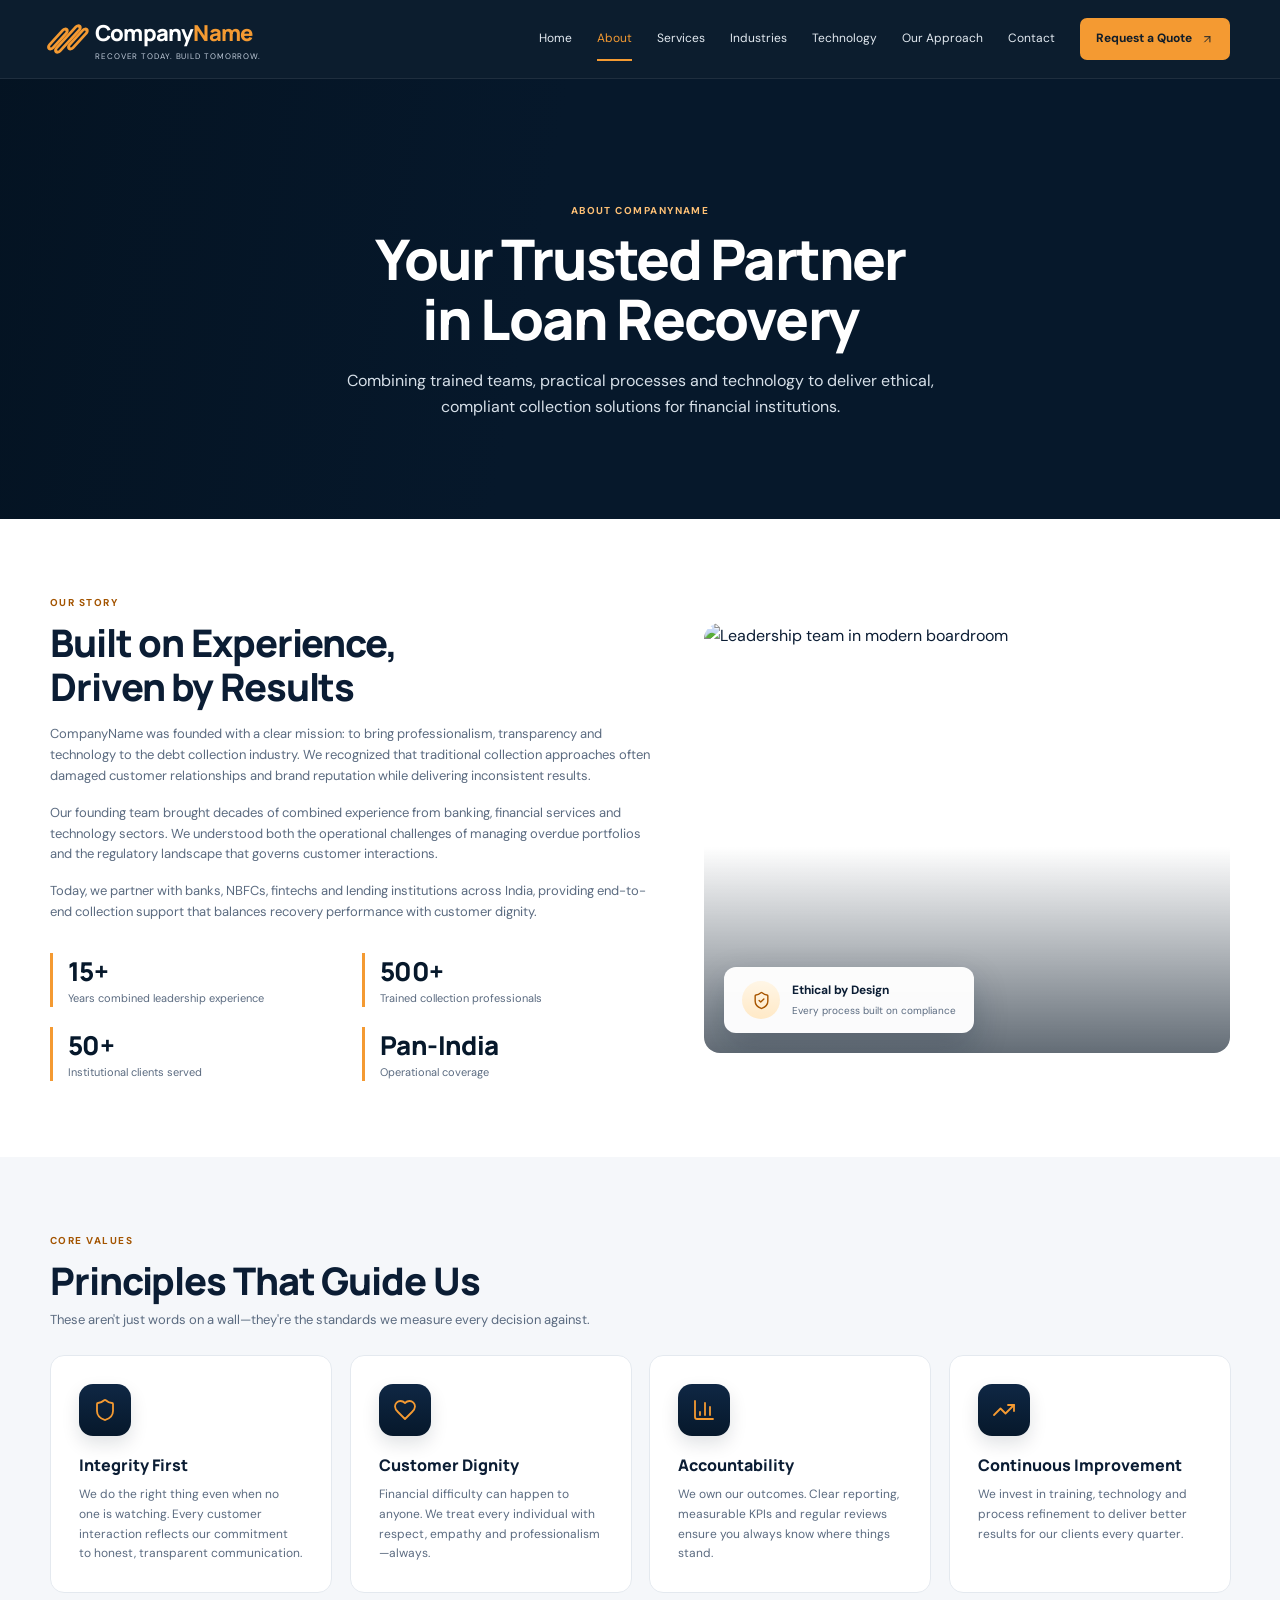
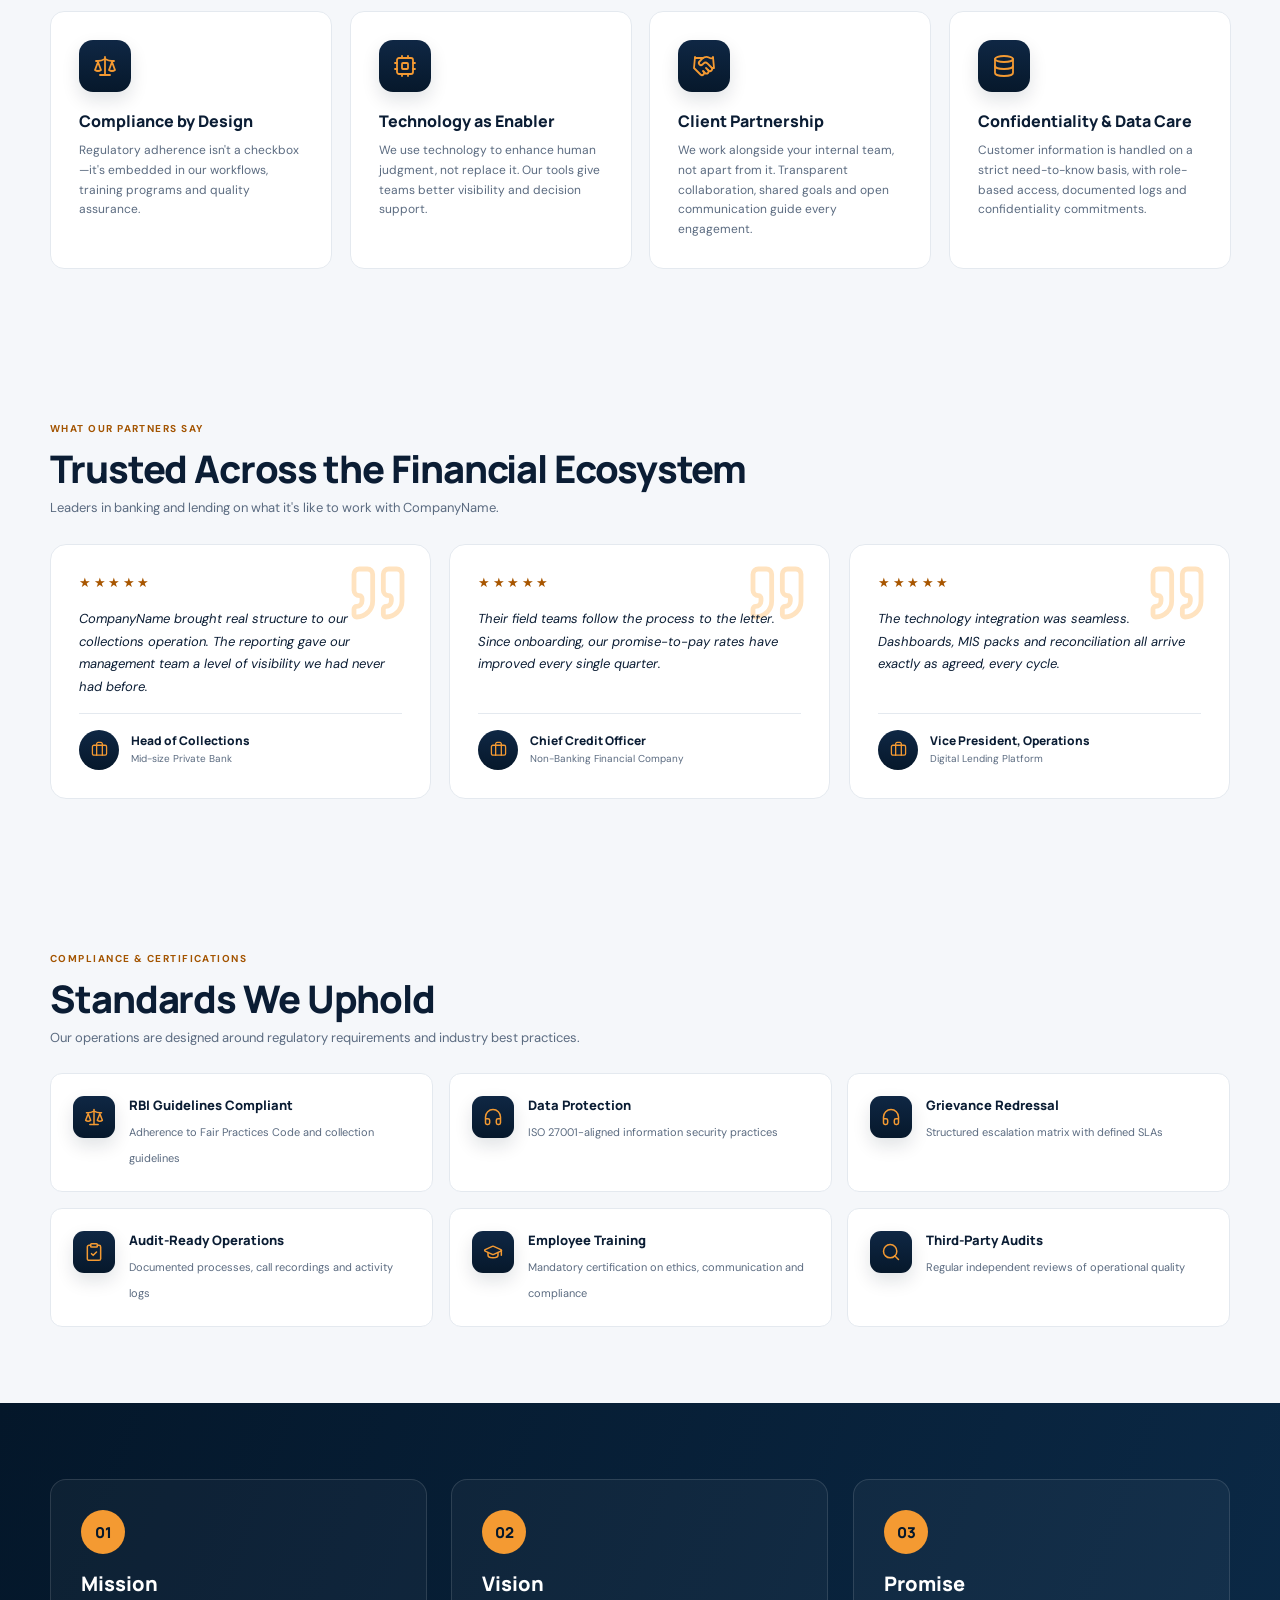
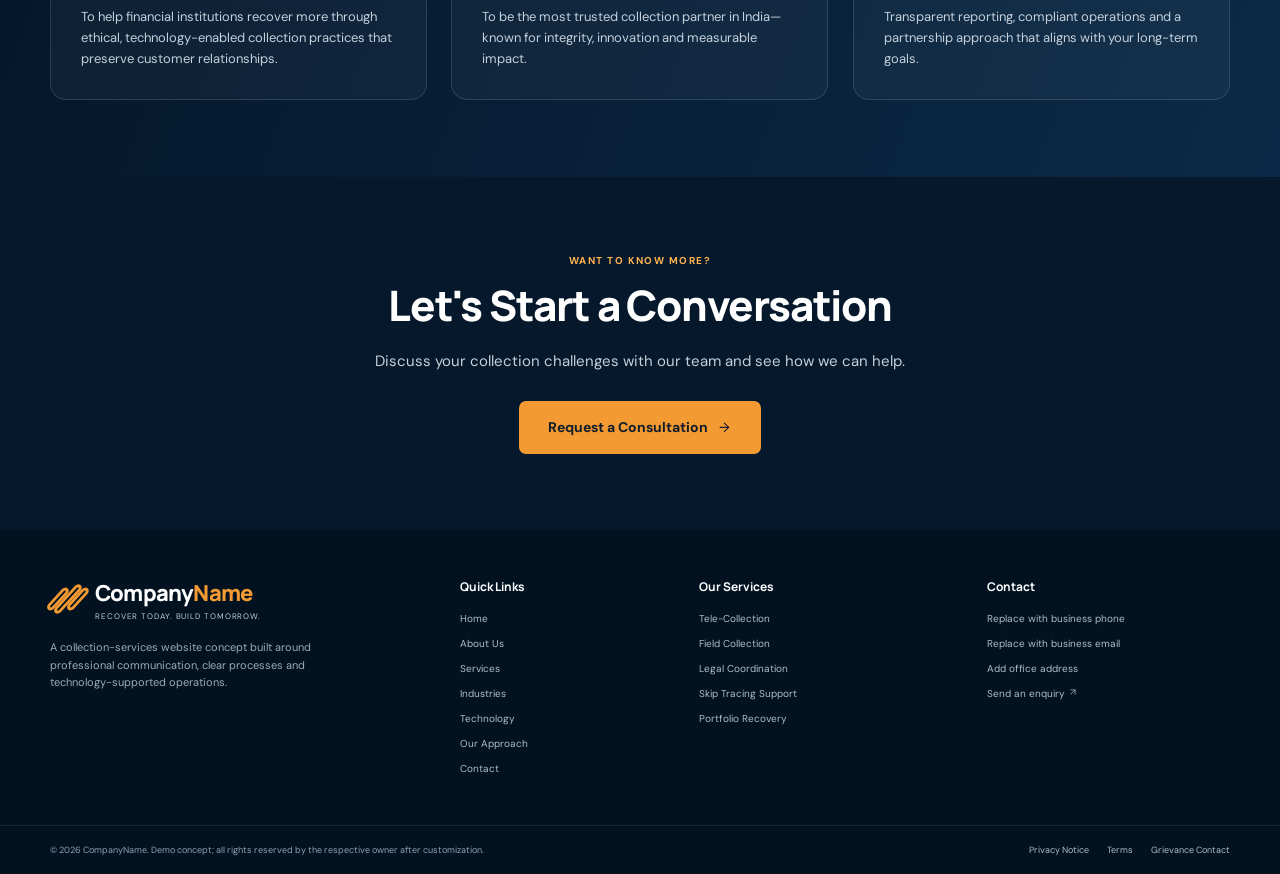
==== About/index.html @ 7ab5490a "feat: premium CollectEdge homepage with multi pages, icons, animations" ====
<!doctype html>
<html lang="en">
<head>
  <meta charset="utf-8">
  <meta name="viewport" content="width=device-width, initial-scale=1">
  <meta name="theme-color" content="#06182b">
  <meta name="description" content="Learn about CompanyName - a professional debt collection partner combining trained teams, practical processes and clear communication for banks, NBFCs and financial institutions.">
  <title>About Us | CompanyName</title>
  <link rel="preconnect" href="https://fonts.googleapis.com">
  <link rel="preconnect" href="https://fonts.gstatic.com" crossorigin>
  <link href="https://fonts.googleapis.com/css2?family=DM+Sans:wght@400;500;600;700&family=Manrope:wght@400;500;600;700;800&display=swap" rel="stylesheet">
  <link rel="stylesheet" href="../styles.css">
  <script src="../script.js" defer></script>
  <noscript><style>.reveal,.reveal-group>*{opacity:1!important;transform:none!important}</style></noscript>
</head>
<body>
  <svg class="icon-sprite" xmlns="http://www.w3.org/2000/svg" aria-hidden="true" focusable="false"><symbol id="i-trending-up" viewBox="0 0 24 24"><polyline points="22 7 13.5 15.5 8.5 10.5 2 17" /> <polyline points="16 7 22 7 22 13" /></symbol><symbol id="i-arrow-up-right" viewBox="0 0 24 24"><path d="M7 7h10v10" /> <path d="M7 17 17 7" /></symbol><symbol id="i-arrow-right" viewBox="0 0 24 24"><path d="M5 12h14" /> <path d="m12 5 7 7-7 7" /></symbol><symbol id="i-map-pin" viewBox="0 0 24 24"><path d="M20 10c0 4.993-5.539 10.193-7.399 11.799a1 1 0 0 1-1.202 0C9.539 20.193 4 14.993 4 10a8 8 0 0 1 16 0" /> <circle cx="12" cy="10" r="3" /></symbol><symbol id="i-chat" viewBox="0 0 24 24"><path d="M7.9 20A9 9 0 1 0 4 16.1L2 22Z" /></symbol><symbol id="i-chart" viewBox="0 0 24 24"><path d="M3 3v16a2 2 0 0 0 2 2h16" /> <path d="M18 17V9" /> <path d="M13 17V5" /> <path d="M8 17v-3" /></symbol><symbol id="i-eye" viewBox="0 0 24 24"><path d="M2.062 12.348a1 1 0 0 1 0-.696 10.75 10.75 0 0 1 19.876 0 1 1 0 0 1 0 .696 10.75 10.75 0 0 1-19.876 0" /> <circle cx="12" cy="12" r="3" /></symbol><symbol id="i-smile" viewBox="0 0 24 24"><circle cx="12" cy="12" r="10" /> <path d="M8 14s1.5 2 4 2 4-2 4-2" /> <line x1="9" x2="9.01" y1="9" y2="9" /> <line x1="15" x2="15.01" y1="9" y2="9" /></symbol><symbol id="i-shield-check" viewBox="0 0 24 24"><path d="M20 13c0 5-3.5 7.5-7.66 8.95a1 1 0 0 1-.67-.01C7.5 20.5 4 18 4 13V6a1 1 0 0 1 1-1c2 0 4.5-1.2 6.24-2.72a1.17 1.17 0 0 1 1.52 0C14.51 3.81 17 5 19 5a1 1 0 0 1 1 1z" /> <path d="m9 12 2 2 4-4" /></symbol><symbol id="i-shield" viewBox="0 0 24 24"><path d="M20 13c0 5-3.5 7.5-7.66 8.95a1 1 0 0 1-.67-.01C7.5 20.5 4 18 4 13V6a1 1 0 0 1 1-1c2 0 4.5-1.2 6.24-2.72a1.17 1.17 0 0 1 1.52 0C14.51 3.81 17 5 19 5a1 1 0 0 1 1 1z" /></symbol><symbol id="i-route" viewBox="0 0 24 24"><circle cx="6" cy="19" r="3" /> <path d="M9 19h8.5a3.5 3.5 0 0 0 0-7h-11a3.5 3.5 0 0 1 0-7H15" /> <circle cx="18" cy="5" r="3" /></symbol><symbol id="i-cpu" viewBox="0 0 24 24"><rect width="16" height="16" x="4" y="4" rx="2" /> <rect width="6" height="6" x="9" y="9" rx="1" /> <path d="M15 2v2" /> <path d="M15 20v2" /> <path d="M2 15h2" /> <path d="M2 9h2" /> <path d="M20 15h2" /> <path d="M20 9h2" /> <path d="M9 2v2" /> <path d="M9 20v2" /></symbol><symbol id="i-users" viewBox="0 0 24 24"><path d="M16 21v-2a4 4 0 0 0-4-4H6a4 4 0 0 0-4 4v2" /> <circle cx="9" cy="7" r="4" /> <path d="M22 21v-2a4 4 0 0 0-3-3.87" /> <path d="M16 3.13a4 4 0 0 1 0 7.75" /></symbol><symbol id="i-scale" viewBox="0 0 24 24"><path d="m16 16 3-8 3 8c-.87.65-1.92 1-3 1s-2.13-.35-3-1Z" /> <path d="m2 16 3-8 3 8c-.87.65-1.92 1-3 1s-2.13-.35-3-1Z" /> <path d="M7 21h10" /> <path d="M12 3v18" /> <path d="M3 7h2c2 0 5-1 7-2 2 1 5 2 7 2h2" /></symbol><symbol id="i-search" viewBox="0 0 24 24"><circle cx="11" cy="11" r="8" /> <path d="m21 21-4.3-4.3" /></symbol><symbol id="i-clock" viewBox="0 0 24 24"><circle cx="12" cy="12" r="10" /> <polyline points="12 6 12 12 16 14" /></symbol><symbol id="i-pie" viewBox="0 0 24 24"><path d="M21 12c.552 0 1.005-.449.95-.998a10 10 0 0 0-8.953-8.951c-.55-.055-.998.398-.998.95v8a1 1 0 0 0 1 1z" /> <path d="M21.21 15.89A10 10 0 1 1 8 2.83" /></symbol><symbol id="i-clipboard" viewBox="0 0 24 24"><rect width="8" height="4" x="8" y="2" rx="1" ry="1" /> <path d="M16 4h2a2 2 0 0 1 2 2v14a2 2 0 0 1-2 2H6a2 2 0 0 1-2-2V6a2 2 0 0 1 2-2h2" /> <path d="M12 11h4" /> <path d="M12 16h4" /> <path d="M8 11h.01" /> <path d="M8 16h.01" /></symbol><symbol id="i-clipboard-check" viewBox="0 0 24 24"><rect width="8" height="4" x="8" y="2" rx="1" ry="1" /> <path d="M16 4h2a2 2 0 0 1 2 2v14a2 2 0 0 1-2 2H6a2 2 0 0 1-2-2V6a2 2 0 0 1 2-2h2" /> <path d="m9 14 2 2 4-4" /></symbol><symbol id="i-repeat" viewBox="0 0 24 24"><path d="m17 2 4 4-4 4" /> <path d="M3 11v-1a4 4 0 0 1 4-4h14" /> <path d="m7 22-4-4 4-4" /> <path d="M21 13v1a4 4 0 0 1-4 4H3" /></symbol><symbol id="i-wallet" viewBox="0 0 24 24"><path d="M19 7V4a1 1 0 0 0-1-1H5a2 2 0 0 0 0 4h15a1 1 0 0 1 1 1v4h-3a2 2 0 0 0 0 4h3a1 1 0 0 0 1-1v-2a1 1 0 0 0-1-1" /> <path d="M3 5v14a2 2 0 0 0 2 2h15a1 1 0 0 0 1-1v-4" /></symbol><symbol id="i-check" viewBox="0 0 24 24"><path d="M20 6 9 17l-5-5" /></symbol><symbol id="i-database" viewBox="0 0 24 24"><ellipse cx="12" cy="5" rx="9" ry="3" /> <path d="M3 5V19A9 3 0 0 0 21 19V5" /> <path d="M3 12A9 3 0 0 0 21 12" /></symbol><symbol id="i-lock" viewBox="0 0 24 24"><rect width="18" height="11" x="3" y="11" rx="2" ry="2" /> <path d="M7 11V7a5 5 0 0 1 10 0v4" /></symbol><symbol id="i-graduation" viewBox="0 0 24 24"><path d="M21.42 10.922a1 1 0 0 0-.019-1.838L12.83 5.18a2 2 0 0 0-1.66 0L2.6 9.08a1 1 0 0 0 0 1.832l8.57 3.908a2 2 0 0 0 1.66 0z" /> <path d="M22 10v6" /> <path d="M6 12.5V16a6 3 0 0 0 12 0v-3.5" /></symbol><symbol id="i-building" viewBox="0 0 24 24"><line x1="3" x2="21" y1="22" y2="22" /> <line x1="6" x2="6" y1="18" y2="11" /> <line x1="10" x2="10" y1="18" y2="11" /> <line x1="14" x2="14" y1="18" y2="11" /> <line x1="18" x2="18" y1="18" y2="11" /> <polygon points="12 2 20 7 4 7" /></symbol><symbol id="i-briefcase" viewBox="0 0 24 24"><path d="M16 20V4a2 2 0 0 0-2-2h-4a2 2 0 0 0-2 2v16" /> <rect width="20" height="14" x="2" y="6" rx="2" /></symbol><symbol id="i-smartphone" viewBox="0 0 24 24"><rect width="14" height="20" x="5" y="2" rx="2" ry="2" /> <path d="M12 18h.01" /></symbol><symbol id="i-home" viewBox="0 0 24 24"><path d="M15 21v-8a1 1 0 0 0-1-1h-4a1 1 0 0 0-1 1v8" /> <path d="M3 10a2 2 0 0 1 .709-1.528l7-5.999a2 2 0 0 1 2.582 0l7 5.999A2 2 0 0 1 21 10v9a2 2 0 0 1-2 2H5a2 2 0 0 1-2-2z" /></symbol><symbol id="i-globe" viewBox="0 0 24 24"><circle cx="12" cy="12" r="10" /> <path d="M12 2a14.5 14.5 0 0 0 0 20 14.5 14.5 0 0 0 0-20" /> <path d="M2 12h20" /></symbol><symbol id="i-rocket" viewBox="0 0 24 24"><path d="M4.5 16.5c-1.5 1.26-2 5-2 5s3.74-.5 5-2c.71-.84.7-2.13-.09-2.91a2.18 2.18 0 0 0-2.91-.09z" /> <path d="m12 15-3-3a22 22 0 0 1 2-3.95A12.88 12.88 0 0 1 22 2c0 2.72-.78 7.5-6 11a22.35 22.35 0 0 1-4 2z" /> <path d="M9 12H4s.55-3.03 2-4c1.62-1.08 5 0 5 0" /> <path d="M12 15v5s3.03-.55 4-2c1.08-1.62 0-5 0-5" /></symbol><symbol id="i-layers" viewBox="0 0 24 24"><path d="M12.83 2.18a2 2 0 0 0-1.66 0L2.6 6.08a1 1 0 0 0 0 1.83l8.58 3.91a2 2 0 0 0 1.66 0l8.58-3.9a1 1 0 0 0 0-1.83z" /> <path d="M2 12a1 1 0 0 0 .58.91l8.6 3.91a2 2 0 0 0 1.65 0l8.58-3.9A1 1 0 0 0 22 12" /> <path d="M2 17a1 1 0 0 0 .58.91l8.6 3.91a2 2 0 0 0 1.65 0l8.58-3.9A1 1 0 0 0 22 17" /></symbol><symbol id="i-target" viewBox="0 0 24 24"><circle cx="12" cy="12" r="10" /> <circle cx="12" cy="12" r="6" /> <circle cx="12" cy="12" r="2" /></symbol><symbol id="i-mail" viewBox="0 0 24 24"><rect width="20" height="16" x="2" y="4" rx="2" /> <path d="m22 7-8.97 5.7a1.94 1.94 0 0 1-2.06 0L2 7" /></symbol><symbol id="i-headset" viewBox="0 0 24 24"><path d="M3 14h3a2 2 0 0 1 2 2v3a2 2 0 0 1-2 2H5a2 2 0 0 1-2-2v-7a9 9 0 0 1 18 0v7a2 2 0 0 1-2 2h-1a2 2 0 0 1-2-2v-3a2 2 0 0 1 2-2h3" /></symbol><symbol id="i-plug" viewBox="0 0 24 24"><path d="M12 22v-5" /> <path d="M9 8V2" /> <path d="M15 8V2" /> <path d="M18 8v5a4 4 0 0 1-4 4h-4a4 4 0 0 1-4-4V8Z" /></symbol><symbol id="i-coins" viewBox="0 0 24 24"><circle cx="8" cy="8" r="6" /> <path d="M18.09 10.37A6 6 0 1 1 10.34 18" /> <path d="M7 6h1v4" /> <path d="m16.71 13.88.7.71-2.82 2.82" /></symbol><symbol id="i-badge-check" viewBox="0 0 24 24"><path d="M3.85 8.62a4 4 0 0 1 4.78-4.77 4 4 0 0 1 6.74 0 4 4 0 0 1 4.78 4.78 4 4 0 0 1 0 6.74 4 4 0 0 1-4.77 4.78 4 4 0 0 1-6.75 0 4 4 0 0 1-4.78-4.77 4 4 0 0 1 0-6.76Z" /> <path d="m9 12 2 2 4-4" /></symbol><symbol id="i-quote" viewBox="0 0 24 24"><path d="M16 3a2 2 0 0 0-2 2v6a2 2 0 0 0 2 2 1 1 0 0 1 1 1v1a2 2 0 0 1-2 2 1 1 0 0 0-1 1v2a1 1 0 0 0 1 1 6 6 0 0 0 6-6V5a2 2 0 0 0-2-2z" /> <path d="M5 3a2 2 0 0 0-2 2v6a2 2 0 0 0 2 2 1 1 0 0 1 1 1v1a2 2 0 0 1-2 2 1 1 0 0 0-1 1v2a1 1 0 0 0 1 1 6 6 0 0 0 6-6V5a2 2 0 0 0-2-2z" /></symbol><symbol id="i-star" viewBox="0 0 24 24"><path d="M11.525 2.295a.53.53 0 0 1 .95 0l2.31 4.679a2.123 2.123 0 0 0 1.595 1.16l5.166.756a.53.53 0 0 1 .294.904l-3.736 3.638a2.123 2.123 0 0 0-.611 1.878l.882 5.14a.53.53 0 0 1-.771.56l-4.618-2.428a2.122 2.122 0 0 0-1.973 0L6.396 21.01a.53.53 0 0 1-.77-.56l.881-5.139a2.122 2.122 0 0 0-.611-1.879L2.16 9.795a.53.53 0 0 1 .294-.906l5.165-.755a2.122 2.122 0 0 0 1.597-1.16z" /></symbol><symbol id="i-phone" viewBox="0 0 24 24"><path d="M22 16.92v3a2 2 0 0 1-2.18 2 19.79 19.79 0 0 1-8.63-3.07 19.5 19.5 0 0 1-6-6 19.79 19.79 0 0 1-3.07-8.67A2 2 0 0 1 4.11 2h3a2 2 0 0 1 2 1.72 12.84 12.84 0 0 0 .7 2.81 2 2 0 0 1-.45 2.11L8.09 9.91a16 16 0 0 0 6 6l1.27-1.27a2 2 0 0 1 2.11-.45 12.84 12.84 0 0 0 2.81.7A2 2 0 0 1 22 16.92z" /></symbol><symbol id="i-shopping-bag" viewBox="0 0 24 24"><path d="M6 2 3 6v14a2 2 0 0 0 2 2h14a2 2 0 0 0 2-2V6l-3-4Z" /> <path d="M3 6h18" /> <path d="M16 10a4 4 0 0 1-8 0" /></symbol><symbol id="i-heart" viewBox="0 0 24 24"><path d="M19 14c1.49-1.46 3-3.21 3-5.5A5.5 5.5 0 0 0 16.5 3c-1.76 0-3 .5-4.5 2-1.5-1.5-2.74-2-4.5-2A5.5 5.5 0 0 0 2 8.5c0 2.3 1.5 4.05 3 5.5l7 7Z" /></symbol><symbol id="i-handshake" viewBox="0 0 24 24"><path d="m11 17 2 2a1 1 0 1 0 3-3" /> <path d="m14 14 2.5 2.5a1 1 0 1 0 3-3l-3.88-3.88a3 3 0 0 0-4.24 0l-.88.88a1 1 0 1 1-3-3l2.81-2.81a5.79 5.79 0 0 1 7.06-.87l.47.28a2 2 0 0 0 1.42.25L21 4" /> <path d="m21 3 1 11h-2" /> <path d="M3 3 2 14l6.5 6.5a1 1 0 1 0 3-3" /> <path d="M3 4h8" /></symbol><symbol id="i-user-check" viewBox="0 0 24 24"><path d="M16 21v-2a4 4 0 0 0-4-4H6a4 4 0 0 0-4 4v2" /> <circle cx="9" cy="7" r="4" /> <polyline points="16 11 18 13 22 9" /></symbol></svg>
  <a class="skip-link" href="#main">Skip to content</a>
  <header class="site-header" id="top">
    <div class="container nav-wrap">
      <a class="brand" href="../index.html">
        <span class="brand-mark" aria-hidden="true"><i></i><i></i><i></i></span>
        <span class="brand-copy"><strong>Company<span>Name</span></strong><small>RECOVER TODAY. BUILD TOMORROW.</small></span>
      </a>
      <button class="menu-toggle" aria-expanded="false" aria-controls="primary-nav" aria-label="Open navigation"><span></span><span></span><span></span></button>
      <nav class="primary-nav" id="primary-nav" aria-label="Main navigation">
        <a href="../index.html">Home</a>
        <a class="active" href="index.html">About</a>
        <a href="../Services/index.html">Services</a>
        <a href="../Industries/index.html">Industries</a>
        <a href="../Technology/index.html">Technology</a>
        <a href="../Approach/index.html">Our Approach</a>
        <a href="../Contact/index.html">Contact</a>
        <a class="button button-orange nav-cta" href="#quote" data-quote-open aria-haspopup="dialog">Request a Quote <svg class="icon" aria-hidden="true" focusable="false"><use href="#i-arrow-up-right"></use></svg></a>
      </nav>
    </div>
  </header>

  <main id="main">
    <section class="page-hero">
      <div class="page-hero-bg" style="background-image:url('https://images.unsplash.com/photo-1522071820081-009f0129c71c?auto=format&fit=crop&w=1600&q=85')" role="img" aria-label="Team of professionals collaborating in a modern office"></div>
      <div class="page-hero-overlay"></div>
      <div class="container page-hero-inner reveal">
        <p class="eyebrow eyebrow-light">ABOUT COMPANYNAME</p>
        <h1>Your Trusted Partner<br>in Loan Recovery</h1>
        <p class="page-hero-lead">Combining trained teams, practical processes and technology to deliver ethical, compliant collection solutions for financial institutions.</p>
      </div>
    </section>

    <section class="section about-story">
      <div class="container about-story-grid">
        <div class="about-story-copy reveal">
          <p class="eyebrow">OUR STORY</p>
          <h2>Built on Experience,<br>Driven by Results</h2>
          <p>CompanyName was founded with a clear mission: to bring professionalism, transparency and technology to the debt collection industry. We recognized that traditional collection approaches often damaged customer relationships and brand reputation while delivering inconsistent results.</p>
          <p>Our founding team brought decades of combined experience from banking, financial services and technology sectors. We understood both the operational challenges of managing overdue portfolios and the regulatory landscape that governs customer interactions.</p>
          <p>Today, we partner with banks, NBFCs, fintechs and lending institutions across India, providing end-to-end collection support that balances recovery performance with customer dignity.</p>
          <div class="story-stats reveal-group">
            <div class="stat"><b>15+</b><small>Years combined leadership experience</small></div>
            <div class="stat"><b>500+</b><small>Trained collection professionals</small></div>
            <div class="stat"><b>50+</b><small>Institutional clients served</small></div>
            <div class="stat"><b>Pan-India</b><small>Operational coverage</small></div>
          </div>
        </div>
        <div class="about-story-image reveal">
          <img src="https://images.unsplash.com/photo-1497366216548-37526070297c?auto=format&fit=crop&w=1200&q=85" alt="Leadership team in modern boardroom" loading="lazy">
          <div class="image-badge">
            <span class="badge-icon"><svg class="icon" aria-hidden="true" focusable="false"><use href="#i-shield-check"></use></svg></span>
            <div><strong>Ethical by Design</strong><small>Every process built on compliance</small></div>
          </div>
        </div>
      </div>
    </section>

    <section class="section about-values">
      <div class="container">
        <div class="section-heading compact reveal"><div><p class="eyebrow">CORE VALUES</p><h2>Principles That Guide Us</h2><p>These aren't just words on a wall—they're the standards we measure every decision against.</p></div></div>
        <div class="values-grid-detailed reveal-group">
          <article class="value-card">
            <span class="value-icon"><svg class="icon" aria-hidden="true" focusable="false"><use href="#i-shield"></use></svg></span>
            <h3>Integrity First</h3>
            <p>We do the right thing even when no one is watching. Every customer interaction reflects our commitment to honest, transparent communication.</p>
          </article>
          <article class="value-card">
            <span class="value-icon"><svg class="icon" aria-hidden="true" focusable="false"><use href="#i-heart"></use></svg></span>
            <h3>Customer Dignity</h3>
            <p>Financial difficulty can happen to anyone. We treat every individual with respect, empathy and professionalism—always.</p>
          </article>
          <article class="value-card">
            <span class="value-icon"><svg class="icon" aria-hidden="true" focusable="false"><use href="#i-chart"></use></svg></span>
            <h3>Accountability</h3>
            <p>We own our outcomes. Clear reporting, measurable KPIs and regular reviews ensure you always know where things stand.</p>
          </article>
          <article class="value-card">
            <span class="value-icon"><svg class="icon" aria-hidden="true" focusable="false"><use href="#i-trending-up"></use></svg></span>
            <h3>Continuous Improvement</h3>
            <p>We invest in training, technology and process refinement to deliver better results for our clients every quarter.</p>
          </article>
          <article class="value-card">
            <span class="value-icon"><svg class="icon" aria-hidden="true" focusable="false"><use href="#i-scale"></use></svg></span>
            <h3>Compliance by Design</h3>
            <p>Regulatory adherence isn't a checkbox—it's embedded in our workflows, training programs and quality assurance.</p>
          </article>
          <article class="value-card">
            <span class="value-icon"><svg class="icon" aria-hidden="true" focusable="false"><use href="#i-cpu"></use></svg></span>
            <h3>Technology as Enabler</h3>
            <p>We use technology to enhance human judgment, not replace it. Our tools give teams better visibility and decision support.</p>
          </article>
          <article class="value-card">
            <span class="value-icon"><svg class="icon" aria-hidden="true" focusable="false"><use href="#i-handshake"></use></svg></span>
            <h3>Client Partnership</h3>
            <p>We work alongside your internal team, not apart from it. Transparent collaboration, shared goals and open communication guide every engagement.</p>
          </article>
          <article class="value-card">
            <span class="value-icon"><svg class="icon" aria-hidden="true" focusable="false"><use href="#i-database"></use></svg></span>
            <h3>Confidentiality &amp; Data Care</h3>
            <p>Customer information is handled on a strict need-to-know basis, with role-based access, documented logs and confidentiality commitments.</p>
          </article>
        </div>
      </div>
    </section>

    <section class="section testimonials-section">
      <div class="container">
        <div class="section-heading compact reveal"><div><p class="eyebrow">WHAT OUR PARTNERS SAY</p><h2>Trusted Across the Financial Ecosystem</h2><p>Leaders in banking and lending on what it's like to work with CompanyName.</p></div></div>
        <div class="testimonial-grid reveal-group">
          <article class="testimonial-card">
            <span class="quote-glyph" aria-hidden="true"><svg class="icon" aria-hidden="true" focusable="false"><use href="#i-quote"></use></svg></span>
            <div class="testimonial-stars" role="img" aria-label="Rated 5 out of 5">★★★★★</div>
            <p>CompanyName brought real structure to our collections operation. The reporting gave our management team a level of visibility we had never had before.</p>
            <div class="testimonial-author">
              <span class="testimonial-badge"><svg class="icon" aria-hidden="true" focusable="false"><use href="#i-briefcase"></use></svg></span>
              <div><strong>Head of Collections</strong><small>Mid-size Private Bank</small></div>
            </div>
          </article>
          <article class="testimonial-card">
            <span class="quote-glyph" aria-hidden="true"><svg class="icon" aria-hidden="true" focusable="false"><use href="#i-quote"></use></svg></span>
            <div class="testimonial-stars" role="img" aria-label="Rated 5 out of 5">★★★★★</div>
            <p>Their field teams follow the process to the letter. Since onboarding, our promise-to-pay rates have improved every single quarter.</p>
            <div class="testimonial-author">
              <span class="testimonial-badge"><svg class="icon" aria-hidden="true" focusable="false"><use href="#i-briefcase"></use></svg></span>
              <div><strong>Chief Credit Officer</strong><small>Non-Banking Financial Company</small></div>
            </div>
          </article>
          <article class="testimonial-card">
            <span class="quote-glyph" aria-hidden="true"><svg class="icon" aria-hidden="true" focusable="false"><use href="#i-quote"></use></svg></span>
            <div class="testimonial-stars" role="img" aria-label="Rated 5 out of 5">★★★★★</div>
            <p>The technology integration was seamless. Dashboards, MIS packs and reconciliation all arrive exactly as agreed, every cycle.</p>
            <div class="testimonial-author">
              <span class="testimonial-badge"><svg class="icon" aria-hidden="true" focusable="false"><use href="#i-briefcase"></use></svg></span>
              <div><strong>Vice President, Operations</strong><small>Digital Lending Platform</small></div>
            </div>
          </article>
        </div>
      </div>
    </section>

    <section class="section about-certifications">
      <div class="container">
        <div class="section-heading compact reveal"><div><p class="eyebrow">COMPLIANCE & CERTIFICATIONS</p><h2>Standards We Uphold</h2><p>Our operations are designed around regulatory requirements and industry best practices.</p></div></div>
        <div class="cert-grid reveal-group">
          <div class="cert-item"><span class="cert-icon"><svg class="icon" aria-hidden="true" focusable="false"><use href="#i-scale"></use></svg></span><div><strong>RBI Guidelines Compliant</strong><small>Adherence to Fair Practices Code and collection guidelines</small></div></div>
          <div class="cert-item"><span class="cert-icon"><svg class="icon" aria-hidden="true" focusable="false"><use href="#i-headset"></use></svg></span><div><strong>Data Protection</strong><small>ISO 27001-aligned information security practices</small></div></div>
          <div class="cert-item"><span class="cert-icon"><svg class="icon" aria-hidden="true" focusable="false"><use href="#i-headset"></use></svg></span><div><strong>Grievance Redressal</strong><small>Structured escalation matrix with defined SLAs</small></div></div>
          <div class="cert-item"><span class="cert-icon"><svg class="icon" aria-hidden="true" focusable="false"><use href="#i-clipboard-check"></use></svg></span><div><strong>Audit-Ready Operations</strong><small>Documented processes, call recordings and activity logs</small></div></div>
          <div class="cert-item"><span class="cert-icon"><svg class="icon" aria-hidden="true" focusable="false"><use href="#i-graduation"></use></svg></span><div><strong>Employee Training</strong><small>Mandatory certification on ethics, communication and compliance</small></div></div>
          <div class="cert-item"><span class="cert-icon"><svg class="icon" aria-hidden="true" focusable="false"><use href="#i-search"></use></svg></span><div><strong>Third-Party Audits</strong><small>Regular independent reviews of operational quality</small></div></div>
        </div>
      </div>
    </section>

    <section class="section about-mission">
      <div class="container mission-grid reveal-group">
        <div class="mission-item">
          <span class="mission-number">01</span>
          <h3>Mission</h3>
          <p>To help financial institutions recover more through ethical, technology-enabled collection practices that preserve customer relationships.</p>
        </div>
        <div class="mission-item center">
          <span class="mission-number">02</span>
          <h3>Vision</h3>
          <p>To be the most trusted collection partner in India—known for integrity, innovation and measurable impact.</p>
        </div>
        <div class="mission-item">
          <span class="mission-number">03</span>
          <h3>Promise</h3>
          <p>Transparent reporting, compliant operations and a partnership approach that aligns with your long-term goals.</p>
        </div>
      </div>
    </section>

    <section class="section cta-section reveal" style="background:var(--navy); color:white; text-align:center;">
      <div class="container" style="max-width:700px;">
        <p class="eyebrow eyebrow-orange">WANT TO KNOW MORE?</p>
        <h2 style="font:800 clamp(28px,3.5vw,42px)/1.15 Manrope,sans-serif; letter-spacing:-1.2px; margin:12px 0 20px;">Let's Start a Conversation</h2>
        <p style="color:#c4d0dc; font-size:15px; margin-bottom:28px;">Discuss your collection challenges with our team and see how we can help.</p>
        <a class="button button-orange" href="#quote" data-quote-open aria-haspopup="dialog" style="font-size:14px; padding:14px 28px;">Request a Consultation <svg class="icon" aria-hidden="true" focusable="false"><use href="#i-arrow-right"></use></svg></a>
      </div>
    </section>
  </main>

  <footer class="site-footer">
    <div class="container footer-main">
      <div class="footer-brand"><a class="brand" href="../index.html"><span class="brand-mark" aria-hidden="true"><i></i><i></i><i></i></span><span class="brand-copy"><strong>Company<span>Name</span></strong><small>RECOVER TODAY. BUILD TOMORROW.</small></span></a><p>A collection-services website concept built around professional communication, clear processes and technology-supported operations.</p></div>
      <div class="footer-col"><h3>Quick Links</h3><a href="../index.html">Home</a><a href="index.html">About Us</a><a href="../Services/index.html">Services</a><a href="../Industries/index.html">Industries</a><a href="../Technology/index.html">Technology</a><a href="../Approach/index.html">Our Approach</a><a href="../Contact/index.html">Contact</a></div>
      <div class="footer-col"><h3>Our Services</h3><a href="../Services/index.html">Tele-Collection</a><a href="../Services/index.html">Field Collection</a><a href="../Services/index.html">Legal Coordination</a><a href="../Services/index.html">Skip Tracing Support</a><a href="../Services/index.html">Portfolio Recovery</a></div>
      <div class="footer-col"><h3>Contact</h3><p>Replace with business phone</p><p>Replace with business email</p><p>Add office address</p><a href="../Contact/index.html">Send an enquiry <svg class="icon" aria-hidden="true" focusable="false"><use href="#i-arrow-up-right"></use></svg></a></div>
    </div>
    <div class="footer-bottom"><div class="container"><span>© <span id="year"></span> CompanyName. Demo concept; all rights reserved by the respective owner after customization.</span><div><a href="../Contact/index.html">Privacy Notice</a><a href="../Contact/index.html">Terms</a><a href="../Contact/index.html">Grievance Contact</a></div></div></div>
  </footer>
</body>
</html>
---- styles.css ----
:root{--navy:#06182b;--navy-2:#0b2540;--navy-3:#123756;--orange:#f49a32;--orange-2:#ffb451;--ink:#0b1d34;--muted:#5b6b80;--pale:#f4f7fa;--line:#e4e9ef;--white:#fff;--radius:18px;--shadow:0 18px 50px rgba(7,25,44,.10)}
*{box-sizing:border-box}html{scroll-behavior:smooth;scroll-padding-top:90px}body{margin:0;font-family:"DM Sans",sans-serif;color:var(--ink);background:#fff;line-height:1.6}img{max-width:100%;display:block}a{color:inherit;text-decoration:none}button,input,select,textarea{font:inherit}.container{width:min(1180px,calc(100% - 48px));margin-inline:auto}.skip-link{position:absolute;top:-60px;left:12px;background:#fff;padding:10px;z-index:1000}.skip-link:focus{top:12px}.site-header{position:sticky;top:0;z-index:100;background:rgba(5,22,40,.97);backdrop-filter:blur(14px);border-bottom:1px solid rgba(255,255,255,.08)}.nav-wrap{min-height:78px;display:flex;align-items:center;justify-content:space-between;gap:26px}.brand{display:inline-flex;align-items:center;gap:10px;color:white;flex-shrink:0}.brand-mark{width:35px;height:35px;display:flex;align-items:center;justify-content:center;gap:2px;transform:skew(-12deg)}.brand-mark i{display:block;width:8px;height:26px;border:3px solid var(--orange);border-radius:5px;transform:rotate(35deg)}.brand-mark i:nth-child(2){height:34px}.brand-mark i:nth-child(3){height:26px}.brand-copy{display:flex;flex-direction:column;line-height:1.1}.brand-copy strong{font:800 22px Manrope,sans-serif;letter-spacing:-.8px}.brand-copy strong span{color:var(--orange)}.brand-copy small{font-size:8px;letter-spacing:.9px;color:#c1ccda;margin-top:4px}.primary-nav{display:flex;align-items:center;gap:25px}.primary-nav>a:not(.button){font-size:12px;color:#e3eaf1;transition:color .2s}.primary-nav>a:not(.button):hover,.primary-nav>a.active{color:var(--orange)}.primary-nav>a.active{position:relative}.primary-nav>a.active:after{content:"";height:2px;background:var(--orange);position:absolute;left:0;right:0;bottom:-12px}.button{display:inline-flex;align-items:center;justify-content:center;gap:9px;padding:12px 19px;border-radius:7px;border:1px solid transparent;font-size:12px;font-weight:700;transition:transform .2s,background .2s;cursor:pointer}.button:hover{transform:translateY(-2px)}.button-orange{background:var(--orange);color:#101d2a}.button-orange:hover{background:var(--orange-2)}.button-outline{border-color:rgba(255,255,255,.8);color:white;background:rgba(6,24,43,.25)}.button-light-outline{border-color:#9aa8b8;color:var(--navy);background:white}.nav-cta{padding:10px 15px;white-space:nowrap}.menu-toggle{display:none;background:transparent;border:0;padding:8px}.menu-toggle span{display:block;width:24px;height:2px;background:white;margin:5px}
.hero{position:relative;min-height:500px;overflow:hidden;background:var(--navy);color:white}.hero-photo{position:absolute;inset:0 0 0 38%;background:url("https://images.unsplash.com/photo-1521737711867-e3b97375f902?auto=format&fit=crop&w=1600&q=90") center 42%/cover no-repeat}.hero-shade{position:absolute;inset:0;background:linear-gradient(90deg,#06182b 0%,#06182b 34%,rgba(6,24,43,.90) 46%,rgba(6,24,43,.15) 78%,rgba(6,24,43,.35) 100%)}.hero-inner{position:relative;z-index:1;min-height:500px;display:flex;align-items:center;justify-content:space-between;gap:34px;padding-block:60px}.hero-copy{max-width:610px}.eyebrow{font-size:10px;font-weight:700;letter-spacing:1.45px;color:#d77916;margin:0 0 10px}.eyebrow-light{color:#ffc176}.hero h1{font:800 clamp(42px,5.3vw,68px)/1.05 Manrope,sans-serif;letter-spacing:-2.5px;margin:0 0 18px}.hero h1 span,.contact-copy h2 span{color:var(--orange)}.hero-lead{max-width:510px;font-size:16px;color:#d7e0e9;margin:0 0 24px}.hero-actions{display:flex;gap:12px;flex-wrap:wrap}.hero-points{display:flex;flex-wrap:wrap;gap:18px;margin-top:32px}.hero-points span{display:flex;align-items:center;gap:7px;color:#e0e8f0;font-size:10px}.line-icon{color:var(--orange);font-size:18px}.hero-card{width:270px;flex-shrink:0;padding:23px;background:rgba(255,255,255,.97);color:var(--ink);border-radius:13px;box-shadow:0 20px 55px #06182b55}.hero-card>.eyebrow{font-size:9px;margin-bottom:18px}.hero-card-item{display:flex;gap:11px;align-items:center;padding:12px 0;border-bottom:1px solid var(--line)}.round-icon,.benefit-icon{display:grid;place-items:center;flex-shrink:0;width:40px;height:40px;border-radius:50%;background:#fff0df;color:#dc7c16;font-size:20px}.hero-card-item strong,.hero-card-item small{display:block}.hero-card-item strong{font-size:12px}.hero-card-item small{font-size:10px;color:var(--muted);margin-top:2px}.text-link{display:inline-block;color:#b7650e;font-size:11px;font-weight:700;margin-top:17px}.text-link span{padding-left:5px}.trust-strip{background:white;border-bottom:1px solid var(--line);box-shadow:0 8px 22px rgba(7,25,44,.04)}.trust-grid{display:grid;grid-template-columns:repeat(4,1fr);padding-block:24px;gap:18px}.trust-item{display:flex;align-items:center;gap:13px;padding-inline:16px;border-right:1px solid var(--line)}.trust-item:last-child{border:0}.trust-icon{font-size:27px;color:var(--orange)}.trust-item strong,.trust-item small{display:block}.trust-item strong{font-size:12px}.trust-item small{font-size:10px;color:var(--muted);margin-top:3px}
.section{padding:76px 0}.about-grid{display:grid;grid-template-columns:1fr .9fr 1.05fr;align-items:center;gap:35px}.about-copy h2,.section h2,.technology-copy h2,.contact-copy h2{font:800 clamp(28px,3vw,38px)/1.15 Manrope,sans-serif;letter-spacing:-1.1px;margin:0 0 16px}.about-copy>p:not(.eyebrow){font-size:13px;color:var(--muted);margin:0 0 22px}.about-benefits{display:grid;gap:19px}.benefit{display:flex;align-items:center;gap:12px}.benefit-icon{width:43px;height:43px;font-size:19px}.benefit strong,.benefit small{display:block}.benefit strong{font-size:12px}.benefit small{font-size:10px;color:var(--muted);margin-top:3px}.about-image{height:310px;position:relative;overflow:hidden;border-radius:12px}.about-image img{width:100%;height:100%;object-fit:cover}.about-image:after{content:"";position:absolute;inset:35% 0 0;background:linear-gradient(transparent,rgba(4,19,34,.9))}.image-caption{position:absolute;z-index:1;bottom:23px;left:23px;color:white}.image-caption span{display:block;color:var(--orange-2);font-size:9px;letter-spacing:1.4px;margin-bottom:8px}.image-caption strong{font:700 22px/1.25 Manrope,sans-serif}
.services-section{background:#f5f7fa}.section-heading{display:flex;justify-content:space-between;align-items:end;gap:24px;margin-bottom:27px}.section-heading h2{margin-bottom:7px}.section-heading p:not(.eyebrow){color:var(--muted);font-size:13px;margin:0}.services-grid{display:grid;grid-template-columns:repeat(3,1fr);gap:14px}.service-card{position:relative;background:white;border:1px solid #edf0f4;border-radius:12px;padding:24px 22px;min-height:185px;transition:transform .2s,box-shadow .2s}.service-card:hover{transform:translateY(-4px);box-shadow:var(--shadow)}.service-icon{display:block;color:var(--orange);font-size:30px;line-height:1;margin-bottom:23px}.card-arrow{position:absolute;right:20px;top:22px;color:#68798c}.service-card h3{font:800 15px Manrope,sans-serif;margin:0 0 8px}.service-card p{font-size:11px;line-height:1.6;color:var(--muted);margin:0;max-width:280px}
.process-section{padding-block:65px}.compact{margin-bottom:25px}.process-grid{display:grid;grid-template-columns:1fr 20px 1fr 20px 1fr 20px 1fr 20px 1fr;align-items:start;gap:9px}.process-step{position:relative;text-align:center;padding:0 5px}.step-number{display:inline-grid;place-items:center;width:33px;height:33px;border-radius:50%;background:#ffead1;color:#a85a0a;font-weight:800;font-size:12px;margin-bottom:9px}.process-icon{display:grid;place-items:center;margin:0 auto 13px;width:54px;height:54px;border:1px solid #e4e9ef;box-shadow:0 4px 14px #0a223b0b;border-radius:50%;font-size:23px;color:var(--navy)}.process-step h3{font:800 12px Manrope,sans-serif;margin:0 0 7px}.process-step p{font-size:10px;color:var(--muted);line-height:1.5;margin:0}.process-arrow{padding-top:37px;color:#c27a28;font-size:19px;text-align:center}
.technology-section{background:linear-gradient(110deg,#04172a,#0b2946);color:white;padding:60px 0;overflow:hidden}.technology-grid{display:grid;grid-template-columns:1fr 1.2fr .7fr;align-items:center;gap:30px}.eyebrow-orange{color:var(--orange-2)}.technology-copy h2{font-size:34px}.technology-copy>p:not(.eyebrow){color:#c6d1dd;font-size:13px;max-width:350px;margin:0 0 22px}.dashboard{padding:13px;border-radius:13px;background:#f8fafc;box-shadow:0 18px 40px #0005;transform:perspective(900px) rotateY(-3deg)}.dash-top{display:flex;justify-content:space-between;align-items:center;padding:4px 4px 12px;color:var(--navy);font-size:9px}.dash-logo{font-weight:800}.dash-status{color:#5e7a91}.dash-dots{letter-spacing:2px}.dash-body{display:grid;grid-template-columns:27px 1fr;min-height:175px;background:white;border:1px solid #e4e9ef}.dash-sidebar{background:var(--navy);display:flex;align-items:center;flex-direction:column;gap:17px;padding-top:15px}.dash-sidebar i{width:10px;height:10px;border:1px solid #91a5ba;border-radius:3px}.dash-main{padding:13px}.dash-label{display:flex;justify-content:space-between;font-size:8px;font-weight:700;margin:0 0 10px}.dash-label span{color:#9aa8b8;font-weight:400}.dash-metrics{display:grid;grid-template-columns:repeat(3,1fr);gap:7px}.dash-metrics div{border:1px solid #e7edf2;border-radius:5px;padding:8px}.dash-metrics small,.dash-metrics b{display:block}.dash-metrics small{font-size:7px;color:var(--muted)}.dash-metrics b{font-size:16px;margin-top:4px}.chart{position:relative;margin-top:12px;height:80px;overflow:hidden}.chart-lines{position:absolute;inset:0;display:flex;flex-direction:column;justify-content:space-between}.chart-lines i{border-top:1px solid #e9eef3}.chart svg{position:relative;width:100%;height:100%;overflow:visible}.tech-features{display:grid;gap:14px}.tech-features div{display:flex;align-items:center;gap:10px;font-size:11px;color:#e3eaf1}.tech-features span{display:grid;place-items:center;background:var(--orange);color:var(--navy);font-weight:900;width:20px;height:20px;border-radius:5px;flex-shrink:0}
.industries-section{padding-block:70px}.industry-grid{display:grid;grid-template-columns:repeat(6,1fr);gap:12px}.industry-card{border:1px solid var(--line);border-radius:9px;overflow:hidden;background:white;transition:transform .2s}.industry-card:hover{transform:translateY(-3px)}.industry-card img{width:100%;height:100px;object-fit:cover}.industry-card strong{display:block;padding:11px 10px;font-size:11px}
.values-section{background:#f5f7fa;padding-block:58px}.values-grid{display:grid;grid-template-columns:1fr 1fr;gap:18px}.ethics-panel,.impact-panel{border-radius:15px;padding:34px}.ethics-panel{background:#ffecd7;position:relative;overflow:hidden}.ethics-panel:after{content:"◇";position:absolute;font-size:210px;line-height:1;color:#eabf8e;right:-10px;bottom:-75px;opacity:.35}.ethics-panel h2,.impact-panel h2{font-size:28px}.ethics-panel>p:not(.eyebrow){font-size:12px;color:#5f5b57;max-width:420px}.principles{position:relative;z-index:1;display:flex;flex-wrap:wrap;gap:9px;margin-top:22px}.principles span{padding:8px 10px;border-radius:7px;background:#fffaf4;font-size:10px;font-weight:700}.impact-panel{background:var(--navy);color:white}.impact-list{display:grid;gap:13px;margin-top:21px}.impact-list>div{display:grid;grid-template-columns:34px 1fr;column-gap:10px;align-items:center}.impact-symbol{grid-row:span 2;width:32px;height:32px;border-radius:50%;display:grid;place-items:center;background:var(--orange);color:var(--navy)}.impact-list strong{font-size:12px}.impact-list small{font-size:10px;color:#bdcad8}.note{font-size:9px;color:#a9bbcc;margin:20px 0 0}
.contact-section{background:var(--navy);color:white;padding-block:75px}.contact-grid{display:grid;grid-template-columns:.8fr 1.2fr;gap:70px;align-items:start}.contact-copy h2{font-size:48px}.contact-copy>p:not(.eyebrow){font-size:13px;color:#c4d0dc;max-width:390px;margin-bottom:30px}.contact-detail{display:flex;gap:13px;align-items:center;margin:18px 0}.contact-detail>span{font-size:21px;color:var(--orange);width:25px}.contact-detail small,.contact-detail strong{display:block}.contact-detail small{font-size:9px;letter-spacing:1px;color:#93a6b9}.contact-detail strong{font-size:12px;font-weight:600}.contact-note{font-size:10px!important;color:#9fb1c2!important;margin-top:30px}.contact-form{background:white;color:var(--ink);border-radius:14px;padding:30px;box-shadow:0 20px 50px #0002}.form-heading h3{font:800 23px Manrope,sans-serif;margin:0 0 5px}.form-heading p{font-size:12px;color:var(--muted);margin:0 0 23px}.form-grid{display:grid;grid-template-columns:1fr 1fr;gap:16px}.form-grid label{display:block;font-size:11px;font-weight:700;line-height:1.5}.form-grid label span,.consent b{color:#c35e00}.form-grid .full{grid-column:1/-1}.form-grid input,.form-grid select,.form-grid textarea{display:block;width:100%;margin-top:7px;border:1px solid #dfe5eb;background:#f9fafc;border-radius:6px;padding:12px;color:var(--ink);font-size:12px;outline:none}.form-grid input:focus,.form-grid select:focus,.form-grid textarea:focus{border-color:#dc862a;box-shadow:0 0 0 3px #f49a3225}.form-grid textarea{resize:vertical}.consent{display:flex;gap:9px;align-items:flex-start;font-size:10px;color:var(--muted);margin:17px 0}.consent input{accent-color:#d77b18;margin-top:3px}.submit-button{width:100%;border:0}.form-hint{font-size:9px;color:#7a8797;line-height:1.5;margin:12px 0 0}.form-status{font-size:12px;margin-top:12px;color:#176544}.form-status.error{color:#a12c2c}
.site-footer{background:#031221;color:#d4dde6}.footer-main{display:grid;grid-template-columns:1.5fr .8fr 1fr 1fr;gap:45px;padding-block:48px}.footer-brand>p{font-size:11px;color:#9aabba;max-width:280px;margin-top:19px}.footer-col{display:flex;flex-direction:column;gap:9px}.footer-col h3{font:700 12px Manrope,sans-serif;color:white;margin:0 0 7px}.footer-col a,.footer-col p{font-size:10px;color:#aebdcb;margin:0}.footer-col a:hover,.footer-bottom a:hover{color:var(--orange)}.footer-bottom{border-top:1px solid #ffffff17;padding:17px 0}.footer-bottom .container{display:flex;justify-content:space-between;gap:18px;font-size:9px;color:#8fa1b2}.footer-bottom .container div{display:flex;gap:18px}.footer-bottom a{color:#aebdcb}
@media(max-width:1050px){.primary-nav{gap:14px}.primary-nav>a:not(.button){font-size:11px}.hero-card{width:245px}.about-grid{grid-template-columns:1fr 1fr}.about-image{grid-column:1/-1;height:260px}.technology-grid{grid-template-columns:1fr 1.1fr}.tech-features{grid-column:1/-1;grid-template-columns:repeat(3,1fr)}.industry-grid{grid-template-columns:repeat(3,1fr)}.industry-card img{height:130px}}
@media(max-width:780px){.container{width:min(100% - 34px,600px)}.nav-wrap{min-height:70px}.menu-toggle{display:block;z-index:2}.primary-nav{display:none;position:absolute;top:70px;left:0;right:0;padding:18px 22px 24px;background:var(--navy);border-top:1px solid #ffffff18;align-items:stretch;gap:0;box-shadow:0 15px 25px #0003}.primary-nav.open{display:flex;flex-direction:column}.primary-nav>a:not(.button){font-size:14px;padding:12px 0;border-bottom:1px solid #ffffff14}.primary-nav>a.active:after{display:none}.primary-nav .nav-cta{margin-top:14px}.hero,.hero-inner{min-height:auto}.hero-photo{inset:0;background-position:60% center;opacity:.45}.hero-shade{background:linear-gradient(90deg,rgba(6,24,43,.98),rgba(6,24,43,.77))}.hero-inner{padding-block:65px 35px;display:block}.hero-copy{max-width:100%}.hero h1{font-size:clamp(43px,11vw,62px);letter-spacing:-1.8px}.hero-lead{font-size:14px}.hero-points{gap:12px 16px;margin-top:24px}.hero-points span{font-size:10px}.hero-card{width:100%;margin-top:32px}.trust-grid{grid-template-columns:1fr 1fr;padding-block:18px;gap:18px 8px}.trust-item{padding-inline:4px;border:0}.trust-icon{font-size:23px}.trust-item strong{font-size:11px}.trust-item small{font-size:9px}.section{padding:54px 0}.about-grid{grid-template-columns:1fr;gap:28px}.about-image{grid-column:auto;height:250px}.about-copy h2,.section h2{font-size:32px}.section-heading{align-items:flex-start;flex-direction:column}.section-heading .button{align-self:flex-start}.services-grid{grid-template-columns:1fr 1fr}.service-card{padding:20px 17px;min-height:190px}.process-grid{grid-template-columns:1fr;gap:12px}.process-step{display:grid;grid-template-columns:42px 48px 1fr;align-items:center;text-align:left;gap:10px;padding:12px;border:1px solid var(--line);border-radius:10px}.step-number{margin:0}.process-icon{margin:0;width:42px;height:42px;font-size:19px}.process-step h3{align-self:end}.process-step p{grid-column:3;align-self:start}.process-arrow{display:none}.technology-grid{grid-template-columns:1fr;gap:26px}.dashboard{max-width:520px;width:100%;margin:auto}.tech-features{grid-column:auto;grid-template-columns:1fr 1fr}.industry-grid{grid-template-columns:repeat(2,1fr)}.industry-card img{height:120px}.values-grid{grid-template-columns:1fr}.ethics-panel,.impact-panel{padding:27px}.contact-grid{grid-template-columns:1fr;gap:32px}.contact-copy h2{font-size:42px}.contact-form{padding:23px}.footer-main{grid-template-columns:1fr 1fr;gap:30px}.footer-brand{grid-column:1/-1}.footer-bottom .container{flex-direction:column}.footer-bottom .container div{flex-wrap:wrap}}
@media(max-width:420px){.container{width:calc(100% - 28px)}.brand-copy strong{font-size:20px}.hero h1{font-size:42px}.hero-actions .button{width:100%}.hero-points{display:grid;grid-template-columns:1fr 1fr}.trust-grid{grid-template-columns:1fr 1fr}.services-grid{grid-template-columns:1fr}.service-card{min-height:155px}.service-icon{margin-bottom:15px}.industry-card img{height:95px}.industry-card strong{font-size:10px}.tech-features{grid-template-columns:1fr}.form-grid{grid-template-columns:1fr}.form-grid .full{grid-column:auto}.contact-form{padding:19px}.footer-main{gap:25px 16px}.footer-col p,.footer-col a{overflow-wrap:anywhere}}
@media(prefers-reduced-motion:reduce){html{scroll-behavior:auto}*,*::before,*::after{transition:none!important;animation:none!important}}


/* ============================================================
   MULTI-PAGE ADDITIONS
   Styles for About, Services, Industries, Technology,
   Our Approach, Contact and Request a Quote pages.
   ============================================================ */

/* ---------- Inner page hero ---------- */
.page-hero{position:relative;min-height:440px;display:flex;align-items:center;justify-content:center;text-align:center;overflow:hidden;background:var(--navy);color:#fff}
.page-hero-bg{position:absolute;inset:0;background-size:cover;background-position:center;background-repeat:no-repeat}
.page-hero-overlay{position:absolute;inset:0;background:linear-gradient(100deg,rgba(4,19,34,.96) 0%,rgba(6,24,43,.90) 42%,rgba(6,24,43,.62) 74%,rgba(6,24,43,.52) 100%)}
.page-hero-inner{position:relative;z-index:1;max-width:790px;padding-block:120px 95px;margin-inline:auto}
.page-hero h1{font:800 clamp(34px,4.6vw,56px)/1.08 Manrope,sans-serif;letter-spacing:-1.9px;margin:0 0 18px}
.page-hero-lead{max-width:620px;font-size:16px;color:#d7e0e9;margin:0 auto}

/* exclude the nav CTA from generic active-link styling */
.primary-nav>a.button.active:after{display:none}
.primary-nav>a.button-orange.active,.primary-nav>a.button-orange:hover{color:#101d2a}

/* ---------- Reusable image badge ---------- */
.image-badge{position:absolute;z-index:2;left:20px;bottom:20px;display:flex;gap:12px;align-items:center;background:rgba(255,255,255,.97);color:var(--ink);padding:14px 18px;border-radius:12px;box-shadow:0 14px 34px rgba(7,25,44,.24);max-width:calc(100% - 40px)}
.image-badge .badge-icon{display:grid;place-items:center;flex-shrink:0;width:38px;height:38px;border-radius:50%;background:#fff0df;color:#dc7c16;font-size:19px}
.image-badge strong,.image-badge small{display:block}
.image-badge strong{font-size:12px}
.image-badge small{font-size:10px;color:var(--muted);margin-top:2px}

/* ---------- About: story ---------- */
.about-story-grid{display:grid;grid-template-columns:1.15fr 1fr;gap:50px;align-items:center}
.about-story-copy>p:not(.eyebrow){font-size:13px;color:var(--muted);margin:0 0 16px}
.story-stats{display:grid;grid-template-columns:1fr 1fr;gap:20px;margin-top:30px}
.stat{border-left:3px solid var(--orange);padding-left:15px}
.stat b{display:block;font:800 26px Manrope,sans-serif;color:var(--navy);letter-spacing:-.6px}
.stat small{font-size:11px;color:var(--muted);line-height:1.45;display:block;margin-top:2px}
.about-story-image{position:relative;border-radius:16px;overflow:hidden;min-height:430px}
.about-story-image img{width:100%;height:100%;min-height:430px;object-fit:cover}
.about-story-image:after{content:"";position:absolute;inset:0;background:linear-gradient(transparent 52%,rgba(4,19,34,.62))}

/* ---------- About: values cards ---------- */
.about-values{background:#f5f7fa}
.values-grid-detailed{display:grid;grid-template-columns:repeat(auto-fit,minmax(280px,1fr));gap:18px}
.value-card{background:#fff;border:1px solid var(--line);border-radius:14px;padding:28px;transition:transform .2s,box-shadow .2s}
.value-card:hover{transform:translateY(-4px);box-shadow:var(--shadow)}
.value-icon{display:grid;place-items:center;width:52px;height:52px;border-radius:14px;background:#fff0df;color:#dc7c16;font-size:24px;margin-bottom:18px}
.value-card h3{font:800 16px Manrope,sans-serif;margin:0 0 9px}
.value-card p{font-size:12px;color:var(--muted);margin:0;line-height:1.65}

/* ---------- About: testimonials ---------- */
.testimonials-section{background:#f5f7fa}
.testimonial-grid{display:grid;grid-template-columns:repeat(auto-fit,minmax(300px,1fr));gap:18px}
.testimonial-card{position:relative;background:#fff;border:1px solid var(--line);border-radius:16px;padding:28px;display:flex;flex-direction:column;gap:14px;overflow:hidden;transition:transform .2s,box-shadow .2s}
.testimonial-card:hover{transform:translateY(-4px);box-shadow:var(--shadow)}
.quote-glyph{position:absolute;top:6px;right:20px;font:800 84px/1 Georgia,"Times New Roman",serif;color:#ffe3c0;pointer-events:none}
.testimonial-stars{position:relative;color:#a85600;font-size:13px;letter-spacing:2.5px}
.testimonial-card>p{position:relative;font-size:13px;color:var(--ink);font-style:italic;margin:0;line-height:1.75}
.testimonial-author{display:flex;gap:12px;align-items:center;margin-top:auto;padding-top:16px;border-top:1px solid var(--line)}
.testimonial-badge{display:grid;place-items:center;flex-shrink:0;width:40px;height:40px;border-radius:50%;background:var(--navy);color:var(--orange);font-size:17px}
.testimonial-author strong{display:block;font:800 12px Manrope,sans-serif}
.testimonial-author small{display:block;font-size:10px;color:var(--muted);margin-top:2px}

/* ---------- Shared certification / feature grid ---------- */
.cert-grid{display:grid;grid-template-columns:repeat(auto-fit,minmax(290px,1fr));gap:16px}
.cert-item{display:flex;gap:14px;align-items:flex-start;background:#fff;border:1px solid var(--line);border-radius:12px;padding:22px}
.cert-icon{display:grid;place-items:center;flex-shrink:0;width:42px;height:42px;border-radius:11px;background:var(--navy);color:var(--orange);font-size:20px}
.cert-item strong{display:block;font:800 13px Manrope,sans-serif;margin-bottom:4px}
.cert-item small{font-size:11px;color:var(--muted);line-height:1.5}
.about-certifications,.why-industries,.quality-section{background:#f5f7fa}

/* ---------- About: mission ---------- */
.about-mission{background:linear-gradient(110deg,#04172a,#0b2946);color:#fff}
.mission-grid{display:grid;grid-template-columns:repeat(auto-fit,minmax(260px,1fr));gap:24px}
.mission-item{padding:30px;border:1px solid rgba(255,255,255,.12);border-radius:16px;background:rgba(255,255,255,.04)}
.mission-number{display:inline-grid;place-items:center;width:44px;height:44px;border-radius:50%;background:var(--orange);color:var(--navy);font:800 15px Manrope,sans-serif;margin-bottom:16px}
.mission-item h3{font:800 20px Manrope,sans-serif;margin:0 0 10px}
.mission-item p{font-size:13px;color:#c4d0dc;margin:0}

/* ---------- Services: detail cards ---------- */
.services-detail-grid{display:grid;grid-template-columns:repeat(auto-fit,minmax(340px,1fr));gap:20px}
.service-detail{background:#fff;border:1px solid var(--line);border-radius:14px;padding:30px;transition:transform .2s,box-shadow .2s}
.service-detail:hover{transform:translateY(-4px);box-shadow:var(--shadow)}
.service-detail-head{display:flex;align-items:center;justify-content:space-between;margin-bottom:18px}
.service-detail-icon{display:grid;place-items:center;width:54px;height:54px;border-radius:14px;background:#fff0df;color:#dc7c16;font-size:26px}
.service-detail-head .step-number{margin:0}
.service-detail h3{font:800 19px Manrope,sans-serif;margin:0 0 10px}
.service-detail p{font-size:12.5px;color:var(--muted);margin:0 0 16px}
.service-detail-list{list-style:none;padding:0;margin:0;display:grid;gap:9px}
.service-detail-list li{position:relative;padding-left:24px;font-size:12px;color:var(--ink)}
.service-detail-list li:before{content:"\2713";position:absolute;left:0;top:0;color:#dc7c16;font-weight:900}

/* ---------- Services: engagement models ---------- */
.engagement-models{background:#f5f7fa}
.model-grid{display:grid;grid-template-columns:repeat(auto-fit,minmax(280px,1fr));gap:20px}
.model-card{position:relative;background:#fff;border:1px solid var(--line);border-radius:16px;padding:32px;transition:transform .2s,box-shadow .2s}
.model-card:hover{transform:translateY(-4px);box-shadow:var(--shadow)}
.model-card h3{font:800 19px Manrope,sans-serif;margin:0 0 10px}
.model-card p{font-size:12.5px;color:var(--muted);margin:0 0 16px}
.model-card ul{list-style:none;padding:0;margin:0;display:grid;gap:8px}
.model-card li{position:relative;padding-left:22px;font-size:12px;color:var(--ink)}
.model-card li:before{content:"\2713";position:absolute;left:0;color:#dc7c16;font-weight:900}
.model-tag{position:absolute;top:20px;right:20px;background:var(--orange);color:var(--navy);font-size:9px;font-weight:900;letter-spacing:1px;padding:5px 10px;border-radius:20px}

/* ---------- Industries: detail cards ---------- */
.industry-detail-grid{display:grid;grid-template-columns:1fr 1fr;gap:22px}
.industry-detail{display:grid;grid-template-columns:200px 1fr;background:#fff;border:1px solid var(--line);border-radius:14px;overflow:hidden;transition:transform .2s,box-shadow .2s}
.industry-detail:hover{transform:translateY(-4px);box-shadow:var(--shadow)}
.industry-detail-image{overflow:hidden}
.industry-detail-image img{width:100%;height:100%;min-height:210px;object-fit:cover}
.industry-detail-body{padding:26px}
.industry-icon{display:grid;place-items:center;width:46px;height:46px;border-radius:12px;background:#fff0df;color:#dc7c16;font-size:22px;margin-bottom:14px}
.industry-detail-body h3{font:800 18px Manrope,sans-serif;margin:0 0 9px}
.industry-detail-body p{font-size:12px;color:var(--muted);margin:0 0 14px}
.industry-tags{display:flex;flex-wrap:wrap;gap:7px}
.industry-tags span{background:#eef3f8;color:#3a5570;font-size:9.5px;font-weight:700;padding:5px 9px;border-radius:6px}

/* ---------- Technology: showcase ---------- */
.technology-showcase-grid{display:grid;grid-template-columns:1fr 1.15fr;gap:50px;align-items:center}
.technology-showcase-copy>p:not(.eyebrow){font-size:13px;color:var(--muted);margin:0 0 16px}
.dashboard-large{transform:perspective(1200px) rotateY(-4deg)}
.technology-features-section{background:#f5f7fa}
.feature-grid{display:grid;grid-template-columns:repeat(auto-fit,minmax(240px,1fr));gap:16px}
.feature-card{background:#fff;border:1px solid var(--line);border-radius:14px;padding:26px;transition:transform .2s,box-shadow .2s}
.feature-card:hover{transform:translateY(-4px);box-shadow:var(--shadow)}
.feature-icon{display:grid;place-items:center;width:50px;height:50px;border-radius:13px;background:var(--navy);color:var(--orange);font-size:23px;margin-bottom:16px}
.feature-card h3{font:800 15px Manrope,sans-serif;margin:0 0 8px}
.feature-card p{font-size:12px;color:var(--muted);margin:0;line-height:1.6}

/* ---------- Technology: stack + security ---------- */
.technology-stack{background:linear-gradient(110deg,#04172a,#0b2946);color:#fff}
.stack-grid{border:1px solid rgba(255,255,255,.1);border-radius:16px;overflow:hidden}
.stack-item{display:grid;grid-template-columns:70px 1fr;gap:18px;align-items:center;padding:22px 26px;border-bottom:1px solid rgba(255,255,255,.09)}
.stack-item:last-child{border-bottom:0}
.stack-number{display:grid;place-items:center;width:48px;height:48px;border-radius:50%;border:1px solid var(--orange);color:var(--orange);font:800 15px Manrope,sans-serif}
.stack-item strong{display:block;font:800 15px Manrope,sans-serif;margin-bottom:3px}
.stack-item small{font-size:12px;color:#bdcad8;line-height:1.5}
.security-section{background:#f5f7fa}
.security-grid{display:grid;grid-template-columns:1fr 1fr;gap:50px;align-items:center}
.security-copy>p:not(.eyebrow){font-size:13px;color:var(--muted);margin:0 0 6px}
.security-list{display:grid;gap:12px;margin-top:22px}
.security-list div{display:flex;gap:11px;align-items:center;font-size:13px;font-weight:600}
.security-list span{display:grid;place-items:center;flex-shrink:0;width:22px;height:22px;border-radius:6px;background:var(--orange);color:var(--navy);font-size:12px;font-weight:900}
.security-image{position:relative;border-radius:16px;overflow:hidden;min-height:380px}
.security-image img{width:100%;height:100%;min-height:380px;object-fit:cover}

/* ---------- Approach: timeline ---------- */
.approach-timeline{position:relative;display:grid;gap:6px;max-width:940px;margin-inline:auto}
.approach-line{position:absolute;left:29px;top:26px;bottom:26px;width:2px;background:linear-gradient(var(--orange),#e7edf2)}
.approach-node{position:relative;display:grid;grid-template-columns:60px 1fr;gap:24px;padding:18px 0}
.approach-marker{display:grid;place-items:center;width:60px;height:60px}
.approach-marker span{display:grid;place-items:center;width:52px;height:52px;border-radius:50%;background:var(--navy);color:var(--orange);font:800 15px Manrope,sans-serif;box-shadow:0 0 0 2px var(--orange),0 0 0 6px #fff}
.approach-content{background:#fff;border:1px solid var(--line);border-radius:14px;padding:24px 26px;box-shadow:0 10px 30px rgba(7,25,44,.05)}
.approach-content .process-icon{margin:0 0 12px}
.approach-content h3{font:800 18px Manrope,sans-serif;margin:0 0 8px}
.approach-content p{font-size:12.5px;color:var(--muted);margin:0}

/* ---------- Approach: ethics + outcomes ---------- */
.ethics-section{background:#fff}
.ethics-grid{display:grid;grid-template-columns:1fr 1fr;gap:50px;align-items:center}
.ethics-copy>p:not(.eyebrow){font-size:13px;color:var(--muted);margin:0}
.ethics-image{position:relative;border-radius:16px;overflow:hidden;min-height:380px}
.ethics-image img{width:100%;height:100%;min-height:380px;object-fit:cover}
.outcomes-section{background:#f5f7fa}
.outcome-grid{display:grid;grid-template-columns:repeat(auto-fit,minmax(280px,1fr));gap:18px}
.outcome-card{background:#fff;border:1px solid var(--line);border-radius:14px;padding:28px;transition:transform .2s,box-shadow .2s}
.outcome-card:hover{transform:translateY(-4px);box-shadow:var(--shadow)}
.outcome-card .impact-symbol{margin-bottom:16px}
.outcome-card h3{font:800 15px Manrope,sans-serif;margin:0 0 8px}
.outcome-card p{font-size:12px;color:var(--muted);margin:0;line-height:1.65}

/* ---------- Contact: offices + faq ---------- */
.office-grid{display:grid;grid-template-columns:repeat(auto-fit,minmax(280px,1fr));gap:20px}
.office-card{background:#fff;border:1px solid var(--line);border-radius:14px;overflow:hidden;transition:transform .2s,box-shadow .2s}
.office-card:hover{transform:translateY(-4px);box-shadow:var(--shadow)}
.office-image{height:180px;overflow:hidden}
.office-image img{width:100%;height:100%;object-fit:cover}
.office-body{padding:24px}
.office-tag{display:inline-block;background:#fff0df;color:#b7650e;font-size:9px;font-weight:900;letter-spacing:1px;padding:5px 9px;border-radius:6px;margin-bottom:10px}
.office-body h3{font:800 18px Manrope,sans-serif;margin:0 0 8px}
.office-body p{font-size:12px;color:var(--muted);margin:0 0 12px}
.office-contact{display:flex;gap:9px;align-items:center;font-size:11.5px;color:var(--ink);margin-top:8px}
.office-contact span{color:#dc7c16;font-size:15px}
.contact-faq{background:#f5f7fa}
.faq-grid{display:grid;grid-template-columns:repeat(auto-fit,minmax(320px,1fr));gap:18px}
.faq-item{background:#fff;border:1px solid var(--line);border-radius:14px;padding:26px}
.faq-item h3{font:800 15px Manrope,sans-serif;margin:0 0 9px;color:var(--navy)}
.faq-item p{font-size:12px;color:var(--muted);margin:0;line-height:1.65}

/* ---------- Request a Quote modal (shared on every page) ---------- */
body.modal-open{overflow:hidden}
.modal{position:fixed;inset:0;z-index:200;display:none}
.modal.is-open{display:block}
.modal-backdrop{position:absolute;inset:0;background:radial-gradient(120% 120% at 50% 0%,rgba(9,30,52,.72),rgba(3,13,24,.88));backdrop-filter:blur(4px)}
.modal-dialog{position:relative;z-index:1;width:min(560px,calc(100% - 32px));max-height:calc(100vh - 48px);max-height:calc(100dvh - 48px);margin:24px auto;background:#fff;border-radius:20px;box-shadow:0 40px 90px rgba(3,15,28,.5);display:flex;flex-direction:column;overflow:hidden;animation:modal-in .24s cubic-bezier(.22,.8,.3,1)}
@keyframes modal-in{from{transform:translateY(16px) scale(.985)}to{transform:none}}
.modal-close{position:absolute;top:18px;right:18px;z-index:3;width:38px;height:38px;border:1px solid var(--line);border-radius:50%;background:#fff;color:var(--navy);font-size:16px;line-height:1;cursor:pointer;display:grid;place-items:center;transition:background .2s,color .2s,border-color .2s}
.modal-close:hover,.modal-close:focus-visible{background:var(--navy);color:#fff;border-color:var(--navy)}
.modal-scroll{overflow-y:auto;padding:34px 36px 30px}
.modal-head{position:relative;padding-right:52px}
.modal-head:before{content:"";display:block;width:34px;height:3px;border-radius:3px;background:var(--orange);margin:0 0 16px}
.modal-head h2{font:800 clamp(23px,3vw,30px)/1.16 Manrope,sans-serif;letter-spacing:-.9px;margin:0 0 10px}
.modal-lede{font-size:12.5px;color:var(--muted);margin:0}
.modal-trust{list-style:none;display:flex;flex-wrap:wrap;gap:8px 18px;padding:0;margin:18px 0 0}
.modal-trust li{display:flex;align-items:center;gap:7px;font-size:10.5px;font-weight:600;color:#43566b}
.modal-trust li span{display:grid;place-items:center;flex-shrink:0;width:16px;height:16px;border-radius:50%;background:#e8f5ec;color:#1c7a4a;font-size:9px;font-weight:900}
.modal .contact-form{background:transparent;border:0;box-shadow:none;padding:22px 0 0;margin:22px 0 0;border-top:1px solid var(--line)}
.modal .form-grid{gap:14px}
.modal .form-grid label{font-size:10.5px;letter-spacing:.2px;color:#3a4d61}
.modal .form-grid input,.modal .form-grid select,.modal .form-grid textarea{border:1px solid #e1e7ee;background:#fbfcfe;border-radius:10px;padding:13px 14px;font-size:12.5px;transition:border-color .18s,box-shadow .18s,background .18s}
.modal .form-grid input::placeholder,.modal .form-grid textarea::placeholder{color:#64748b}
.modal .form-grid input:focus,.modal .form-grid select:focus,.modal .form-grid textarea:focus{border-color:var(--orange);background:#fff;box-shadow:0 0 0 3px rgba(244,154,50,.18)}
.modal .consent{margin:18px 0 0}
.modal .submit-button{margin-top:18px;border-radius:10px;padding:15px 20px;font-size:12.5px;letter-spacing:.3px;box-shadow:0 12px 26px rgba(244,154,50,.28);transition:transform .18s,box-shadow .18s,background .18s}
.modal .submit-button:hover{transform:translateY(-1px);box-shadow:0 16px 32px rgba(244,154,50,.34)}
.modal .submit-button:active{transform:translateY(0)}
.modal .form-hint{font-size:9.5px;color:#5c6b7a}
.modal-next{margin-top:22px;padding-top:18px;border-top:1px solid var(--line)}
.modal-next-label{font-size:10px;font-weight:800;letter-spacing:.7px;text-transform:uppercase;color:var(--muted)}
.modal-steps{list-style:none;display:flex;flex-wrap:wrap;gap:8px;padding:0;margin:11px 0 0;counter-reset:step}
.modal-steps li{display:flex;align-items:center;gap:8px;font-size:10.5px;font-weight:700;color:#33506c;background:#f2f6fa;border:1px solid #e6edf4;border-radius:8px;padding:7px 12px}
.modal-steps li:before{counter-increment:step;content:counter(step);display:grid;place-items:center;width:16px;height:16px;border-radius:50%;background:var(--navy);color:#fff;font-size:9px;font-weight:800}
.modal-alt{margin-top:22px;padding-top:18px;border-top:1px solid var(--line);font-size:11.5px;color:var(--muted);display:flex;gap:6px 12px;flex-wrap:wrap;align-items:center}
.modal-alt a{color:#a35400;font-weight:700}
@media(prefers-reduced-motion:reduce){.modal-dialog{animation:none}}
@media(max-width:600px){
  .modal-dialog{width:100%;height:100dvh;max-height:100dvh;margin:0;border-radius:0}
  .modal-scroll{padding:26px 20px 24px}
  .modal-head{padding-right:44px}
}

/* ---------- Home CTA band ---------- */
.cta-section h2{color:#fff}
.cta-section .eyebrow{margin-bottom:0}

/* ============================================================
   RESPONSIVE ADDITIONS
   ============================================================ */
@media(max-width:1050px){
  .about-story-grid,.technology-showcase-grid,.security-grid,.ethics-grid{grid-template-columns:1fr;gap:34px}
  .about-story-image,.security-image,.ethics-image{min-height:320px}
  .about-story-image img,.security-image img,.ethics-image img{min-height:320px}
  .industry-detail-grid{grid-template-columns:1fr}
  .dashboard-large{transform:none;max-width:560px;margin-inline:auto;width:100%}
  .page-hero-inner{padding-block:100px 80px}
}
@media(max-width:780px){
  .page-hero{min-height:380px}
  .page-hero-inner{padding-block:80px 64px}
  .page-hero h1{letter-spacing:-1.3px}
  .page-hero-lead{font-size:14px}
  .story-stats{grid-template-columns:1fr 1fr;gap:16px}
  .approach-node{grid-template-columns:46px 1fr;gap:16px}
  .approach-marker{width:46px;height:46px}
  .approach-marker span{width:40px;height:40px;font-size:13px;box-shadow:0 0 0 2px var(--orange),0 0 0 5px #fff}
  .approach-line{left:22px}
  .approach-content{padding:20px}
  .stack-item{grid-template-columns:56px 1fr;gap:14px;padding:18px 20px}
  .stack-number{width:42px;height:42px;font-size:13px}
}
@media(max-width:560px){
  .industry-detail{grid-template-columns:1fr}
  .industry-detail-image img{min-height:170px;height:170px}
  .story-stats{grid-template-columns:1fr}
  .value-card,.outcome-card,.feature-card,.faq-item,.service-detail{padding:22px}
  .image-badge{left:14px;bottom:14px;padding:11px 14px}
}
@media(max-width:420px){
  .page-hero-inner{padding-block:70px 56px}
  .approach-node{grid-template-columns:1fr;gap:12px}
  .approach-line{display:none}
  .approach-marker{width:auto;height:auto;justify-items:start}
}


/* Tablet range: collapse the main nav into the mobile menu so the
   header never overflows horizontally between 781px and 920px. */
@media(max-width:920px) and (min-width:781px){
  .nav-wrap{min-height:70px}
  .menu-toggle{display:block;z-index:2}
  .primary-nav{display:none;position:absolute;top:70px;left:0;right:0;padding:18px 22px 24px;background:var(--navy);border-top:1px solid #ffffff18;align-items:stretch;gap:0;box-shadow:0 15px 25px #0003}
  .primary-nav.open{display:flex;flex-direction:column}
  .primary-nav>a:not(.button){font-size:14px;padding:12px 0;border-bottom:1px solid #ffffff14}
  .primary-nav>a.active:after{display:none}
  .primary-nav .nav-cta{margin-top:14px}
}


/* Accessibility: strengthen contrast of small orange labels and
   secondary arrow icons when they appear on light backgrounds. */
.eyebrow:not(.eyebrow-light):not(.eyebrow-orange){color:#a35400}
.text-link{color:#a35400}
.step-number{color:#96510a}
.card-arrow{color:#5a6a7d}


/* ------------------------------------------------------------
   Accessibility refinements
   ------------------------------------------------------------ */

/* The illustrative dashboard is a light card inside a dark section,
   so reset inherited text colour to navy. */
.dashboard{color:var(--navy)}
.dash-status{color:#4f6a80}
.dash-label span{color:#6b7c8d}

/* Orange eyebrow labels that sit on light panels need a deeper tone. */
.security-section .eyebrow-orange,
.ethics-section .eyebrow-orange{color:#a35400}

/* Small supporting text / labels on light backgrounds. */
.office-tag{color:#a35400}
.form-hint{color:#5c6b7a}
.form-grid label span,.consent b{color:#b04a00}
.process-arrow{color:#a35400}

/* Decorative orange glyph icons on light backgrounds. */
.trust-icon,.service-icon,.round-icon,.benefit-icon,.value-icon,
.service-detail-icon,.industry-icon,.office-contact span{color:#a85600}
.image-badge .badge-icon{color:#a85600}

/* The note under the Approach outcomes grid sits on a light panel. */
.outcomes-section .note{color:var(--muted)}

.dash-label span{color:var(--muted)}

/* Premium mobile navigation dropdown */
@media(max-width:920px){
  .primary-nav{top:70px;left:0;right:0;padding:16px 14px 20px;border:1px solid rgba(244,154,50,.12);border-top:0;border-radius:0 0 18px 18px;background:linear-gradient(180deg,rgba(6,24,43,.985) 0%,rgba(7,24,42,.96) 75%,rgba(7,22,40,.93) 100%);backdrop-filter:blur(16px);box-shadow:0 30px 60px rgba(3,13,24,.4)}
  .primary-nav.open{display:flex;flex-direction:column;gap:4px}
  .primary-nav>a:not(.button){font-size:13px;font-weight:600;padding:12px 16px;margin:0;border:0;border-bottom:0;border-radius:10px;display:flex;align-items:center;gap:10px;transition:background .2s ease,color .2s ease,transform .2s ease}
  .primary-nav>a:not(.button):hover{background:rgba(244,154,50,.10);color:var(--orange);transform:translateX(2px)}
  .primary-nav>a.active{background:rgba(244,154,50,.14);color:var(--orange)}
  .primary-nav>a.active:after{display:none}
  .primary-nav .nav-cta{margin-top:8px;border-radius:10px;align-self:stretch;justify-content:center;padding:13px 18px;box-shadow:0 10px 24px rgba(244,154,50,.25)}
}
@media(max-width:420px){
  .primary-nav {padding:12px 10px 16px}
}

/* Contact office layout + map (demo) */
.office-layout{display:grid;grid-template-columns:.9fr 1.2fr;gap:24px;align-items:stretch;margin-top:8px}
.office-layout .office-map{border-radius:16px;overflow:hidden;box-shadow:var(--shadow);border:1px solid var(--line);background:#f4f7fa;min-height:340px}
.office-map iframe{width:100%;height:100%;min-height:340px;border:0;display:block}
@media(max-width:780px){.office-layout{grid-template-columns:1fr;gap:18px}.office-layout .office-map{min-height:260px}.office-map iframe{min-height:260px;height:260px}}

/* Contact FAQ: redesigned with counters & left accent */
.contact-faq .faq-grid{counter-reset:faq;gap:16px}
.contact-faq .faq-item{counter-increment:faq;position:relative;padding:22px 24px 22px 60px;border-left:4px solid var(--orange);background:linear-gradient(135deg,#fff,#fff9f2);transition:transform .22s ease,box-shadow .22s ease}
.contact-faq .faq-item:hover{transform:translateY(-3px);box-shadow:0 18px 40px rgba(10,34,59,.08)}
.contact-faq .faq-item:before{content:counter(faq,decimal-leading-zero);position:absolute;left:20px;top:50%;transform:translateY(-50%);width:28px;height:28px;display:grid;place-items:center;border-radius:50%;background:var(--navy);color:var(--orange);font:800 10px/1 Manrope,sans-serif}
.contact-faq .faq-item h3{font:800 15px Manrope,sans-serif;color:var(--navy);margin:0 0 8px}
.contact-faq .faq-item p{font-size:12.5px;color:var(--muted);margin:0;line-height:1.6}
@media(max-width:560px){.contact-faq .faq-item{padding-left:54px}.contact-faq .faq-item:before{left:16px}}

/* Premium icon + reveal styles */
.icon-sprite{position:absolute;width:0;height:0;overflow:hidden}
.icon{width:1em;height:1em;display:inline-block;flex-shrink:0;stroke:currentColor;fill:none;stroke-width:1.8;stroke-linecap:round;stroke-linejoin:round;vertical-align:-0.05em}
.button .icon{width:1.05em;height:1.05em;vertical-align:middle}
.card-arrow .icon{width:16px;height:16px}
.card-arrow{font-size:16px}
.quote-glyph .icon{width:64px;height:64px}
.testimonial-stars .icon{width:14px;height:14px;color:#a85600}
.reveal,.reveal-group>*{opacity:0;transform:translateY(24px);transition:opacity .7s ease,transform .7s cubic-bezier(.22,.8,.3,1);will-change:opacity,transform}
.reveal.is-visible,.reveal-group.is-visible>*{opacity:1;transform:none}
.reveal-group.is-visible>*:nth-child(1){transition-delay:0ms}
.reveal-group.is-visible>*:nth-child(2){transition-delay:70ms}
.reveal-group.is-visible>*:nth-child(3){transition-delay:140ms}
.reveal-group.is-visible>*:nth-child(4){transition-delay:210ms}
.reveal-group.is-visible>*:nth-child(5){transition-delay:280ms}
.reveal-group.is-visible>*:nth-child(6){transition-delay:350ms}
.reveal-group.is-visible>*:nth-child(7){transition-delay:420ms}
.reveal-group.is-visible>*:nth-child(8){transition-delay:490ms}
.reveal-group.is-visible>*:nth-child(9){transition-delay:560ms}
.reveal-group.is-visible>*:nth-child(10){transition-delay:630ms}
@media(prefers-reduced-motion:reduce){.reveal,.reveal-group>*{opacity:1!important;transform:none!important;transition:none!important}}

/* Premium refinements */
.hero-card{background:linear-gradient(180deg,rgba(255,255,255,.98) 0%,rgba(248,252,255,.98) 100%);border:1px solid rgba(255,255,255,.5);backdrop-filter:blur(2px)}
.round-icon,.benefit-icon{background:linear-gradient(180deg,#fff6e6 0%,#ffe9c7 100%);box-shadow:0 4px 10px rgba(220,124,22,.08)}
.trust-strip{background:linear-gradient(180deg,#fff 0%,#f9fbff 100%)}
.trust-item .trust-icon{display:grid;place-items:center;width:44px;height:44px;border-radius:12px;background:linear-gradient(180deg,#0f2744 0%,#06182b 100%);color:var(--orange);box-shadow:0 8px 18px rgba(7,25,44,.12)}
.service-card{border:1px solid #f0f4f9;box-shadow:0 1px 0 rgba(255,255,255,.5) inset,0 1px 1px rgba(10,34,59,.02);transition:transform .25s ease,box-shadow .25s ease}
.service-card:hover{box-shadow:0 20px 40px rgba(10,34,59,.08)}
.service-icon{display:grid;place-items:center;width:56px;height:56px;border-radius:14px;background:linear-gradient(180deg,#fff6e6 0%,#ffe9c7 100%);color:#a85600;margin-bottom:18px;box-shadow:0 6px 14px rgba(220,124,22,.08)}
.process-icon{background:linear-gradient(180deg,#fff 0%,#f8fbff 100%)}
.value-icon,.feature-icon,.cert-icon,.service-detail-icon,.industry-icon{background:linear-gradient(180deg,#0f2744 0%,#06182b 100%);color:var(--orange);box-shadow:0 8px 18px rgba(7,25,44,.12)}
.image-badge .badge-icon{background:linear-gradient(180deg,#fff6e6 0%,#ffe9c7 100%)}
.testimonial-badge{background:linear-gradient(180deg,#0f2744 0%,#06182b 100%)}
@media(max-width:780px){.trust-item .trust-icon,.service-icon,.value-icon,.feature-icon,.cert-icon,.service-detail-icon,.industry-icon{width:42px;height:42px}}
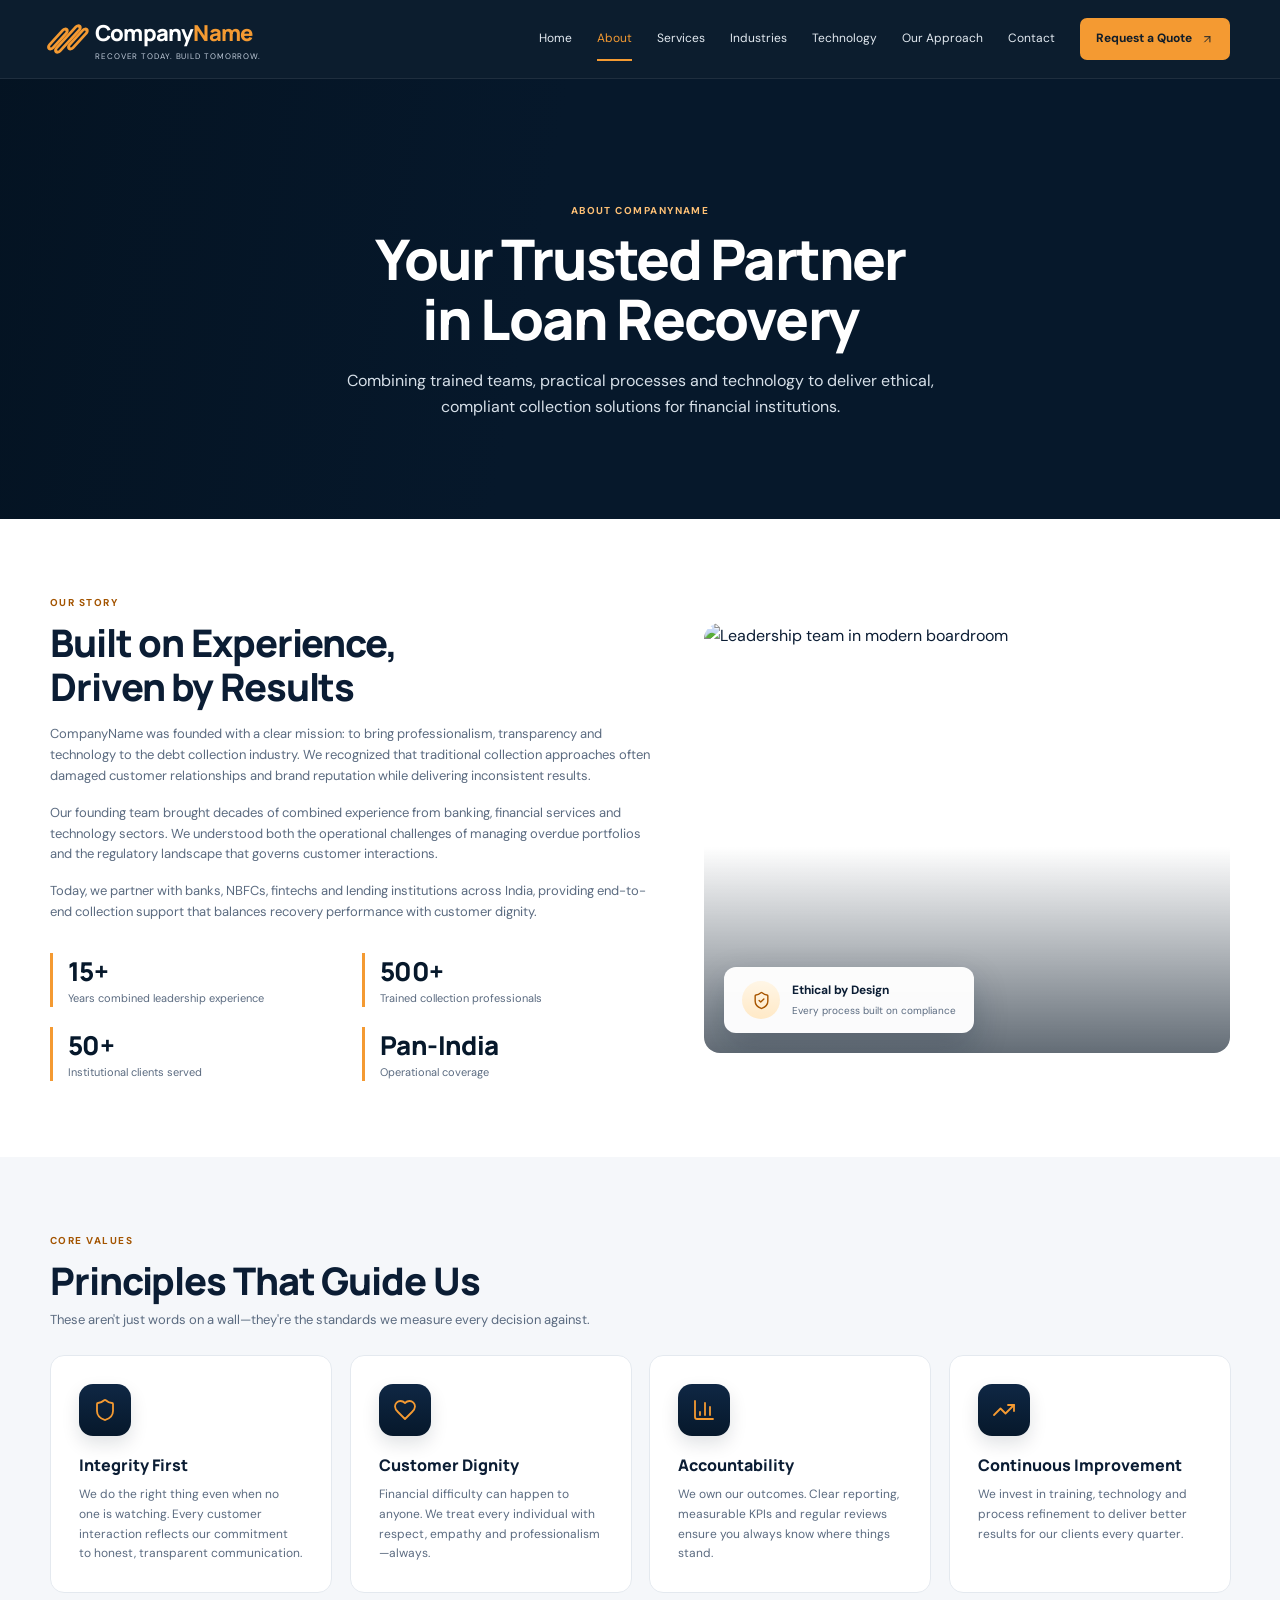
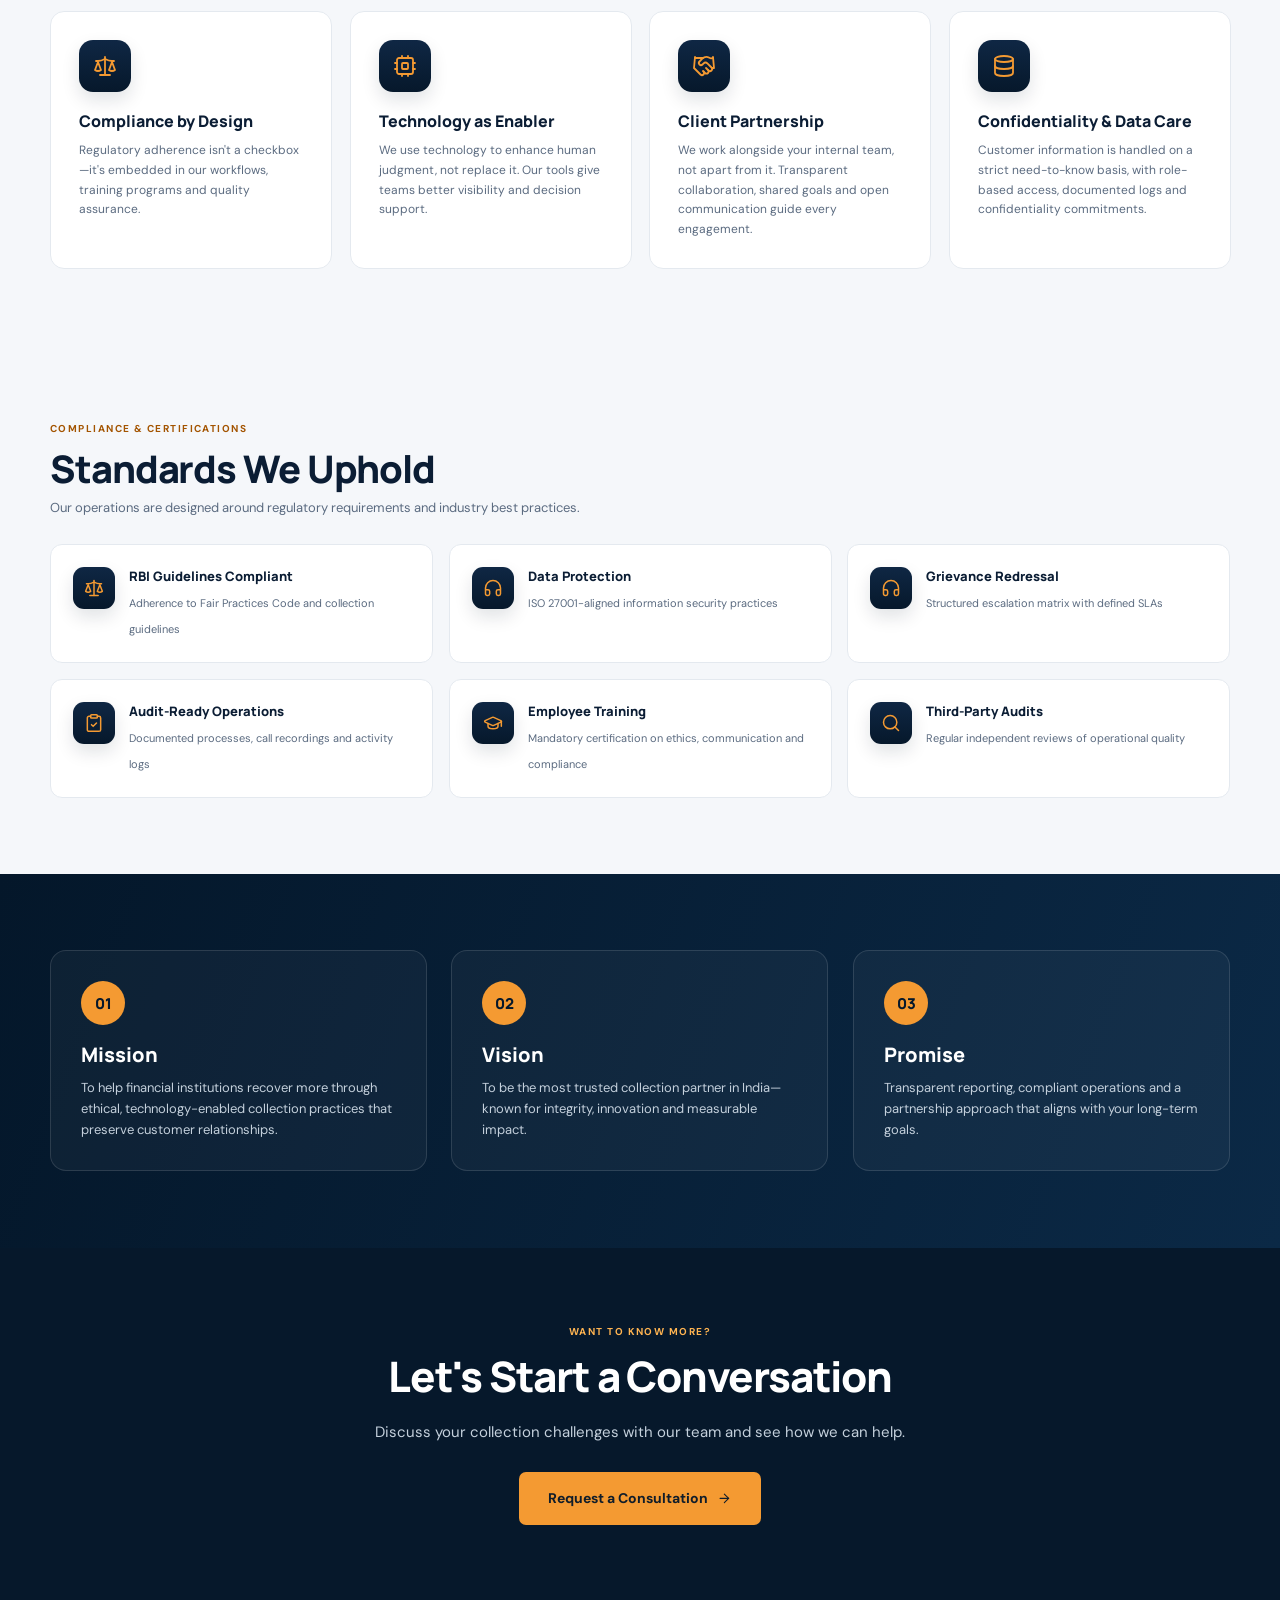
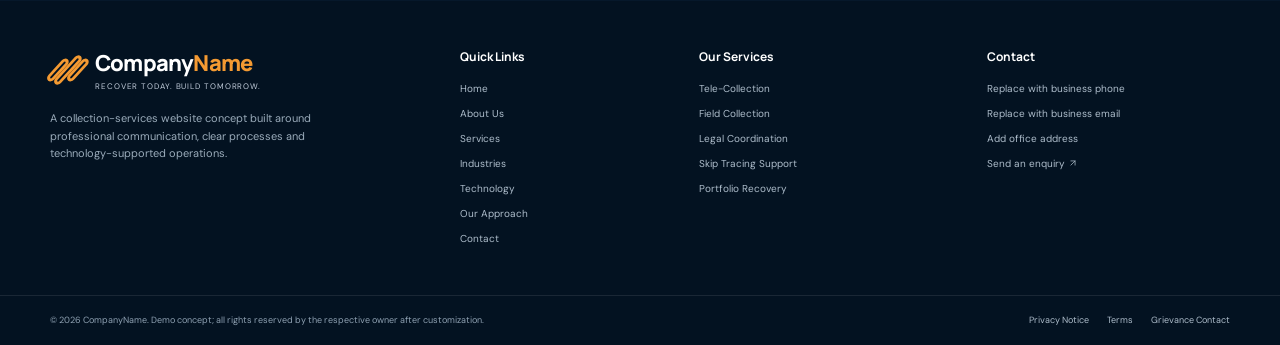
==== commit b732dd6d: "chore: remove 'What our partners say' section from About" ====
--- a/About/index.html
+++ b/About/index.html
@@ -120,41 +120,6 @@
       </div>
     </section>
 
-    <section class="section testimonials-section">
-      <div class="container">
-        <div class="section-heading compact reveal"><div><p class="eyebrow">WHAT OUR PARTNERS SAY</p><h2>Trusted Across the Financial Ecosystem</h2><p>Leaders in banking and lending on what it's like to work with CompanyName.</p></div></div>
-        <div class="testimonial-grid reveal-group">
-          <article class="testimonial-card">
-            <span class="quote-glyph" aria-hidden="true"><svg class="icon" aria-hidden="true" focusable="false"><use href="#i-quote"></use></svg></span>
-            <div class="testimonial-stars" role="img" aria-label="Rated 5 out of 5">★★★★★</div>
-            <p>CompanyName brought real structure to our collections operation. The reporting gave our management team a level of visibility we had never had before.</p>
-            <div class="testimonial-author">
-              <span class="testimonial-badge"><svg class="icon" aria-hidden="true" focusable="false"><use href="#i-briefcase"></use></svg></span>
-              <div><strong>Head of Collections</strong><small>Mid-size Private Bank</small></div>
-            </div>
-          </article>
-          <article class="testimonial-card">
-            <span class="quote-glyph" aria-hidden="true"><svg class="icon" aria-hidden="true" focusable="false"><use href="#i-quote"></use></svg></span>
-            <div class="testimonial-stars" role="img" aria-label="Rated 5 out of 5">★★★★★</div>
-            <p>Their field teams follow the process to the letter. Since onboarding, our promise-to-pay rates have improved every single quarter.</p>
-            <div class="testimonial-author">
-              <span class="testimonial-badge"><svg class="icon" aria-hidden="true" focusable="false"><use href="#i-briefcase"></use></svg></span>
-              <div><strong>Chief Credit Officer</strong><small>Non-Banking Financial Company</small></div>
-            </div>
-          </article>
-          <article class="testimonial-card">
-            <span class="quote-glyph" aria-hidden="true"><svg class="icon" aria-hidden="true" focusable="false"><use href="#i-quote"></use></svg></span>
-            <div class="testimonial-stars" role="img" aria-label="Rated 5 out of 5">★★★★★</div>
-            <p>The technology integration was seamless. Dashboards, MIS packs and reconciliation all arrive exactly as agreed, every cycle.</p>
-            <div class="testimonial-author">
-              <span class="testimonial-badge"><svg class="icon" aria-hidden="true" focusable="false"><use href="#i-briefcase"></use></svg></span>
-              <div><strong>Vice President, Operations</strong><small>Digital Lending Platform</small></div>
-            </div>
-          </article>
-        </div>
-      </div>
-    </section>
-
     <section class="section about-certifications">
       <div class="container">
         <div class="section-heading compact reveal"><div><p class="eyebrow">COMPLIANCE & CERTIFICATIONS</p><h2>Standards We Uphold</h2><p>Our operations are designed around regulatory requirements and industry best practices.</p></div></div>
